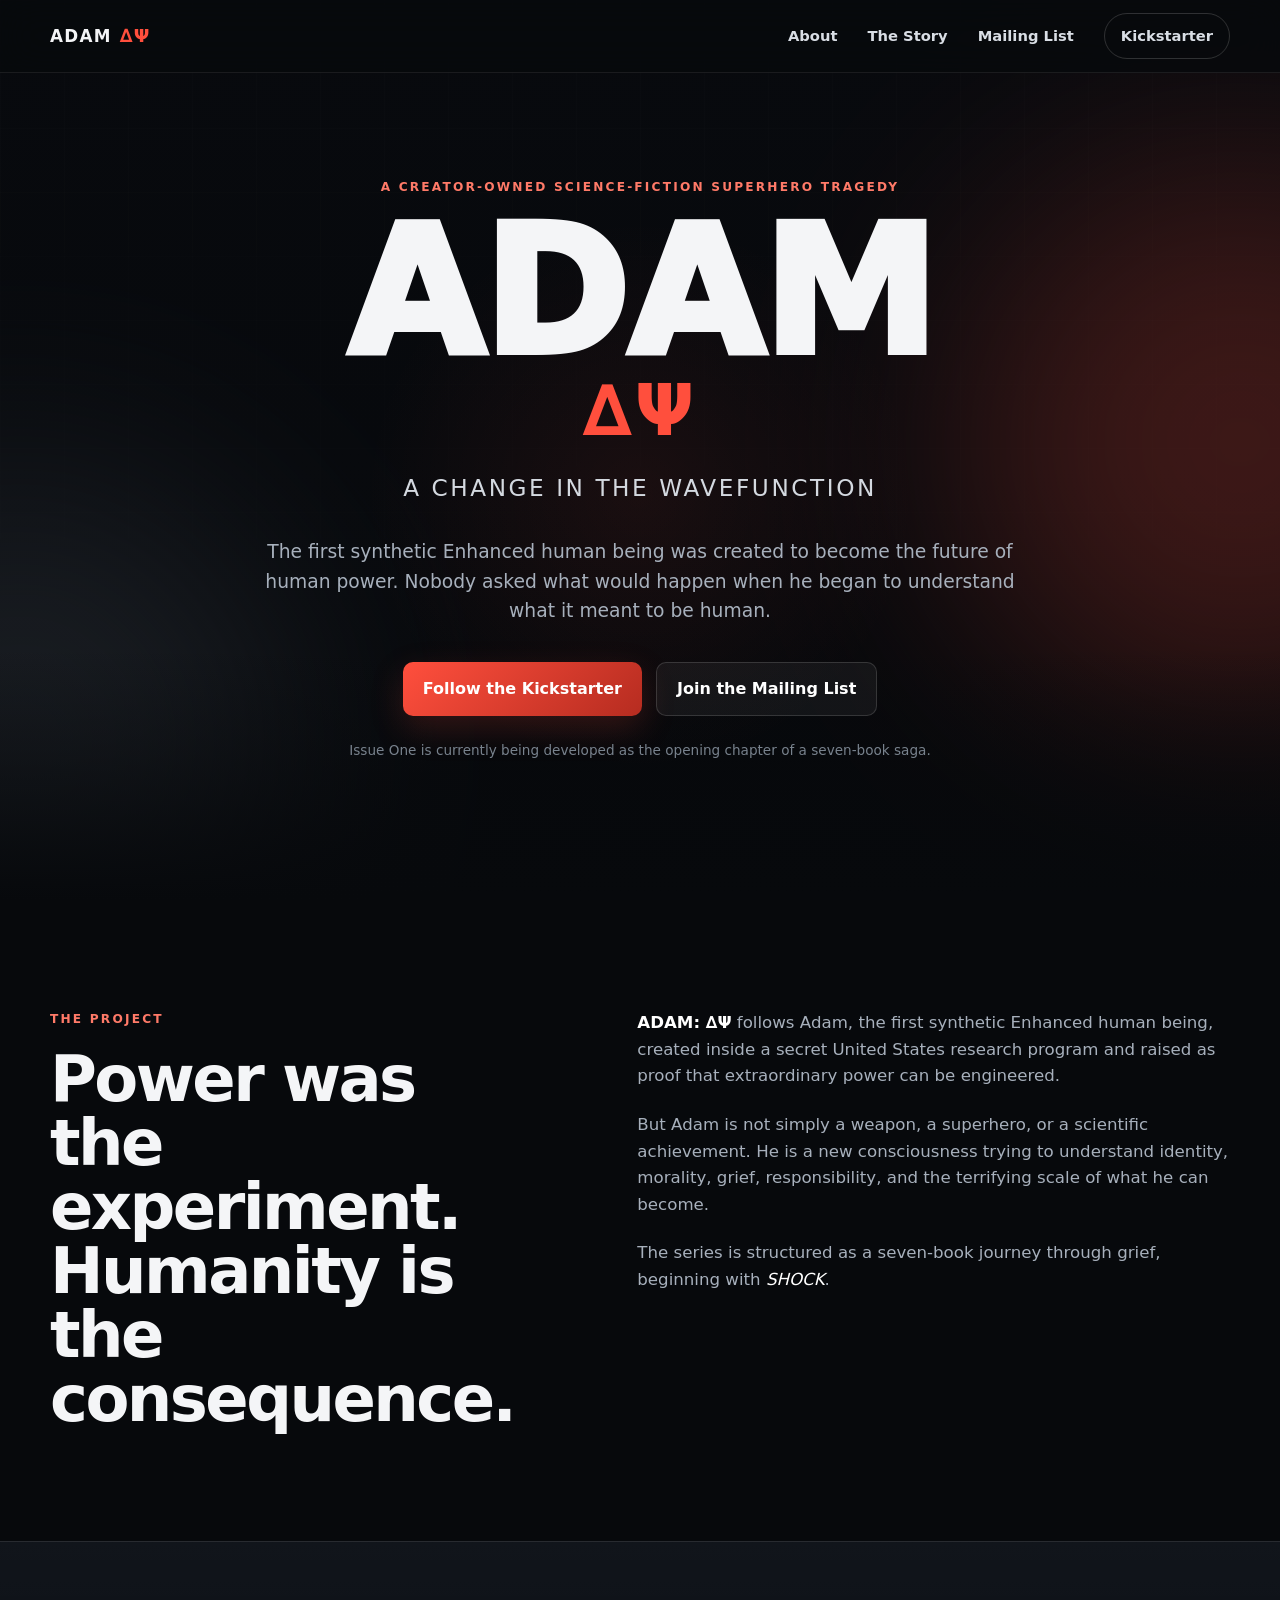
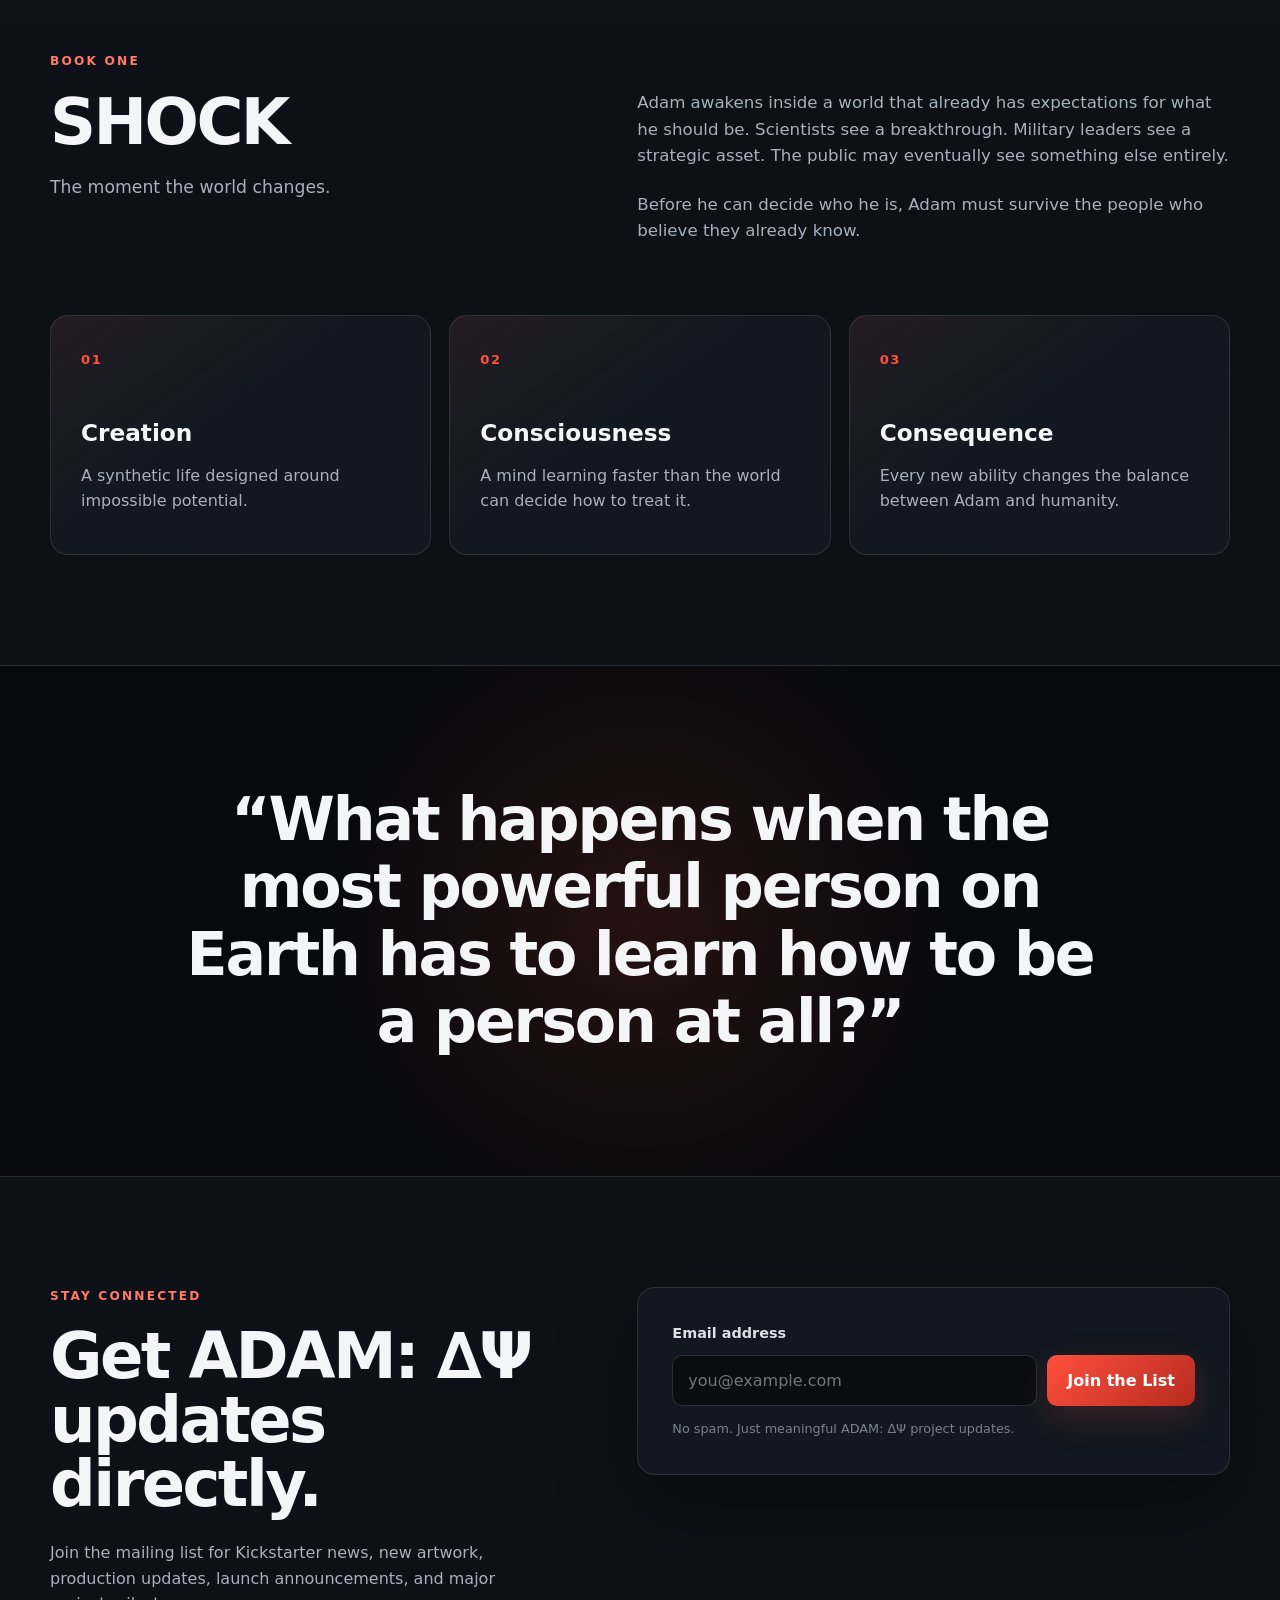
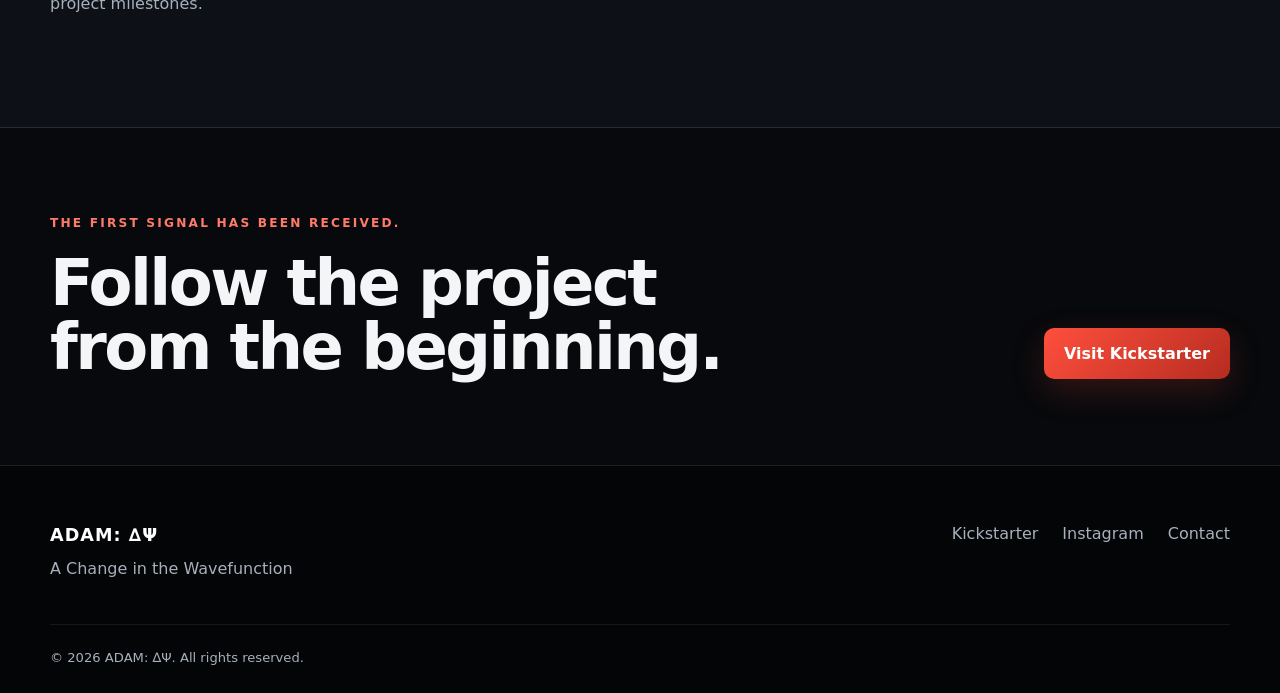
==== index.html @ e99255da "Add files via upload" ====
<!DOCTYPE html>
<html lang="en">
<head>
  <meta charset="UTF-8" />
  <meta name="viewport" content="width=device-width, initial-scale=1.0" />

  <title>ADAM: ∆Ψ | A Change in the Wavefunction</title>
  <meta
    name="description"
    content="ADAM: Delta Psi is a creator-owned science-fiction superhero tragedy about the first synthetic Enhanced human being and what happens when a weapon begins to understand what it means to be human."
  />

  <!-- Replace these with your real domain/image after launch -->
  <meta property="og:title" content="ADAM: ∆Ψ | A Change in the Wavefunction" />
  <meta
    property="og:description"
    content="A creator-owned science-fiction superhero tragedy."
  />
  <meta property="og:type" content="website" />
  <meta property="og:image" content="assets/social-preview.jpg" />

  <link rel="stylesheet" href="styles.css" />
  <script src="script.js" defer></script>
</head>

<body>
  <header class="site-header">
    <div class="container nav-wrap">
      <a class="brand" href="#top" aria-label="ADAM Delta Psi home">
        <span class="brand-main">ADAM</span>
        <span class="brand-mark">∆Ψ</span>
      </a>

      <button
        class="menu-toggle"
        type="button"
        aria-label="Open navigation"
        aria-expanded="false"
        aria-controls="site-nav"
      >
        <span></span>
        <span></span>
        <span></span>
      </button>

      <nav id="site-nav" class="site-nav" aria-label="Main navigation">
        <a href="#about">About</a>
        <a href="#world">The Story</a>
        <a href="#newsletter">Mailing List</a>
        <a class="nav-cta" href="YOUR_KICKSTARTER_URL" target="_blank" rel="noopener">
          Kickstarter
        </a>
      </nav>
    </div>
  </header>

  <main id="top">
    <section class="hero">
      <div class="hero-grid"></div>
      <div class="hero-glow hero-glow-one"></div>
      <div class="hero-glow hero-glow-two"></div>

      <div class="container hero-content">
        <p class="eyebrow">A creator-owned science-fiction superhero tragedy</p>

        <h1>
          <span>ADAM</span>
          <strong>∆Ψ</strong>
        </h1>

        <p class="subtitle">A Change in the Wavefunction</p>

        <p class="hero-copy">
          The first synthetic Enhanced human being was created to become the future
          of human power. Nobody asked what would happen when he began to understand
          what it meant to be human.
        </p>

        <div class="hero-actions">
          <a class="button button-primary" href="YOUR_KICKSTARTER_URL" target="_blank" rel="noopener">
            Follow the Kickstarter
          </a>
          <a class="button button-secondary" href="#newsletter">
            Join the Mailing List
          </a>
        </div>

        <p class="hero-note">
          Issue One is currently being developed as the opening chapter of a seven-book saga.
        </p>
      </div>
    </section>

    <section id="about" class="section">
      <div class="container split">
        <div>
          <p class="section-kicker">The Project</p>
          <h2>Power was the experiment. Humanity is the consequence.</h2>
        </div>

        <div class="prose">
          <p>
            <strong>ADAM: ∆Ψ</strong> follows Adam, the first synthetic Enhanced human being,
            created inside a secret United States research program and raised as proof that
            extraordinary power can be engineered.
          </p>

          <p>
            But Adam is not simply a weapon, a superhero, or a scientific achievement.
            He is a new consciousness trying to understand identity, morality, grief,
            responsibility, and the terrifying scale of what he can become.
          </p>

          <p>
            The series is structured as a seven-book journey through grief, beginning
            with <em>SHOCK</em>.
          </p>
        </div>
      </div>
    </section>

    <section id="world" class="section section-dark">
      <div class="container">
        <p class="section-kicker">Book One</p>
        <div class="book-grid">
          <div>
            <h2>SHOCK</h2>
            <p class="book-tagline">The moment the world changes.</p>
          </div>

          <div class="prose">
            <p>
              Adam awakens inside a world that already has expectations for what he should be.
              Scientists see a breakthrough. Military leaders see a strategic asset.
              The public may eventually see something else entirely.
            </p>

            <p>
              Before he can decide who he is, Adam must survive the people who believe
              they already know.
            </p>
          </div>
        </div>

        <div class="story-cards">
          <article class="story-card">
            <span>01</span>
            <h3>Creation</h3>
            <p>A synthetic life designed around impossible potential.</p>
          </article>

          <article class="story-card">
            <span>02</span>
            <h3>Consciousness</h3>
            <p>A mind learning faster than the world can decide how to treat it.</p>
          </article>

          <article class="story-card">
            <span>03</span>
            <h3>Consequence</h3>
            <p>Every new ability changes the balance between Adam and humanity.</p>
          </article>
        </div>
      </div>
    </section>

    <section class="quote-section" aria-label="Series statement">
      <div class="container">
        <p>
          “What happens when the most powerful person on Earth has to learn how to be a person at all?”
        </p>
      </div>
    </section>

    <section id="newsletter" class="section newsletter-section">
      <div class="container newsletter-grid">
        <div>
          <p class="section-kicker">Stay Connected</p>
          <h2>Get ADAM: ∆Ψ updates directly.</h2>
          <p class="newsletter-copy">
            Join the mailing list for Kickstarter news, new artwork, production updates,
            launch announcements, and major project milestones.
          </p>
        </div>

        <div class="newsletter-card">
          <!--
            MAILCHIMP SETUP:
            1. In Mailchimp, create/open your Audience.
            2. Find the embedded signup form.
            3. Copy the form's "action" URL.
            4. Replace the placeholder action below with that URL.

            It will look similar to:
            https://YOUR-DATACENTER.list-manage.com/subscribe/post?u=XXXX&id=XXXX
          -->
          <form
            class="signup-form"
            action="https://YOUR-DATACENTER.list-manage.com/subscribe/post?u=YOUR_USER_ID&amp;id=YOUR_AUDIENCE_ID"
            method="post"
            target="_blank"
          >
            <label for="mce-EMAIL">Email address</label>

            <div class="form-row">
              <input
                id="mce-EMAIL"
                name="EMAIL"
                type="email"
                autocomplete="email"
                placeholder="you@example.com"
                required
              />

              <button class="button button-primary" type="submit">
                Join the List
              </button>
            </div>

            <!--
              Mailchimp commonly includes a hidden anti-bot field.
              When you copy your own Mailchimp embed code, paste its hidden
              anti-bot input here if one is provided.
            -->

            <p class="form-note">
              No spam. Just meaningful ADAM: ∆Ψ project updates.
            </p>
          </form>
        </div>
      </div>
    </section>

    <section class="section final-cta">
      <div class="container final-cta-inner">
        <div>
          <p class="section-kicker">The first signal has been received.</p>
          <h2>Follow the project from the beginning.</h2>
        </div>

        <a class="button button-primary" href="YOUR_KICKSTARTER_URL" target="_blank" rel="noopener">
          Visit Kickstarter
        </a>
      </div>
    </section>
  </main>

  <footer class="site-footer">
    <div class="container footer-inner">
      <div>
        <div class="footer-brand">ADAM: ∆Ψ</div>
        <p>A Change in the Wavefunction</p>
      </div>

      <div class="footer-links">
        <!-- Replace or remove any social links you do not want -->
        <a href="YOUR_KICKSTARTER_URL" target="_blank" rel="noopener">Kickstarter</a>
        <a href="YOUR_INSTAGRAM_URL" target="_blank" rel="noopener">Instagram</a>
        <a href="mailto:YOUR_EMAIL_ADDRESS">Contact</a>
      </div>
    </div>

    <div class="container footer-bottom">
      <p>
        © <span id="year"></span> ADAM: ∆Ψ. All rights reserved.
      </p>
    </div>
  </footer>
</body>
</html>
---- styles.css ----
:root {
  --bg: #07090c;
  --bg-soft: #0d1117;
  --panel: #111821;
  --panel-2: #151d27;
  --text: #f4f5f7;
  --muted: #a7b0bc;
  --line: rgba(255, 255, 255, 0.11);
  --accent: #ff4f3d;
  --accent-light: #ff7a68;
  --accent-dark: #b62c20;
  --max-width: 1180px;
  --radius: 18px;
  --shadow: 0 30px 80px rgba(0, 0, 0, 0.35);
}

* {
  box-sizing: border-box;
}

html {
  scroll-behavior: smooth;
}

body {
  margin: 0;
  background: var(--bg);
  color: var(--text);
  font-family:
    Inter, ui-sans-serif, system-ui, -apple-system, BlinkMacSystemFont, "Segoe UI",
    sans-serif;
  line-height: 1.6;
}

body.menu-open {
  overflow: hidden;
}

a {
  color: inherit;
  text-decoration: none;
}

button,
input {
  font: inherit;
}

img {
  max-width: 100%;
  display: block;
}

.container {
  width: min(calc(100% - 40px), var(--max-width));
  margin-inline: auto;
}

.site-header {
  position: fixed;
  inset: 0 0 auto;
  z-index: 100;
  background: rgba(7, 9, 12, 0.78);
  border-bottom: 1px solid rgba(255, 255, 255, 0.08);
  backdrop-filter: blur(18px);
  -webkit-backdrop-filter: blur(18px);
}

.nav-wrap {
  min-height: 72px;
  display: flex;
  align-items: center;
  justify-content: space-between;
  gap: 30px;
}

.brand {
  display: inline-flex;
  align-items: baseline;
  gap: 8px;
  font-weight: 900;
  letter-spacing: 0.08em;
}

.brand-main {
  font-size: 1.05rem;
}

.brand-mark {
  color: var(--accent);
  font-size: 1.15rem;
}

.site-nav {
  display: flex;
  align-items: center;
  gap: 30px;
}

.site-nav a {
  color: #d9dee5;
  font-size: 0.92rem;
  font-weight: 700;
  transition: color 160ms ease;
}

.site-nav a:hover {
  color: white;
}

.site-nav .nav-cta {
  padding: 10px 16px;
  border: 1px solid rgba(255, 255, 255, 0.16);
  border-radius: 999px;
}

.menu-toggle {
  display: none;
  width: 42px;
  height: 42px;
  padding: 9px;
  background: transparent;
  border: 0;
  cursor: pointer;
}

.menu-toggle span {
  display: block;
  height: 2px;
  margin: 5px 0;
  background: white;
  transition: transform 180ms ease, opacity 180ms ease;
}

.hero {
  position: relative;
  min-height: 100svh;
  display: grid;
  place-items: center;
  overflow: hidden;
  padding: 130px 0 90px;
  isolation: isolate;
  background:
    radial-gradient(circle at 50% 55%, rgba(255, 79, 61, 0.08), transparent 34%),
    linear-gradient(180deg, #080a0e 0%, #06080b 100%);
}

.hero::after {
  content: "";
  position: absolute;
  inset: auto 0 0;
  height: 28%;
  z-index: -1;
  background: linear-gradient(transparent, var(--bg));
}

.hero-grid {
  position: absolute;
  inset: 0;
  z-index: -3;
  opacity: 0.26;
  background-image:
    linear-gradient(rgba(255, 255, 255, 0.045) 1px, transparent 1px),
    linear-gradient(90deg, rgba(255, 255, 255, 0.045) 1px, transparent 1px);
  background-size: 64px 64px;
  mask-image: linear-gradient(to bottom, black, transparent 88%);
}

.hero-glow {
  position: absolute;
  z-index: -2;
  width: 560px;
  height: 560px;
  border-radius: 50%;
  filter: blur(120px);
  opacity: 0.22;
}

.hero-glow-one {
  top: 18%;
  right: -240px;
  background: var(--accent);
}

.hero-glow-two {
  left: -260px;
  bottom: -120px;
  background: #5b6470;
}

.hero-content {
  max-width: 980px;
  text-align: center;
}

.eyebrow,
.section-kicker {
  margin: 0 0 18px;
  color: var(--accent-light);
  text-transform: uppercase;
  letter-spacing: 0.18em;
  font-size: 0.76rem;
  font-weight: 800;
}

.hero h1 {
  margin: 0;
  line-height: 0.9;
  letter-spacing: -0.055em;
}

.hero h1 span {
  display: block;
  font-size: clamp(5rem, 16vw, 11rem);
  font-weight: 950;
}

.hero h1 strong {
  display: block;
  margin-top: 6px;
  color: var(--accent);
  font-size: clamp(2.4rem, 6vw, 4.4rem);
  letter-spacing: 0.04em;
}

.subtitle {
  margin: 26px 0 0;
  color: #d4d9e0;
  font-size: clamp(1.05rem, 2vw, 1.45rem);
  letter-spacing: 0.11em;
  text-transform: uppercase;
}

.hero-copy {
  max-width: 760px;
  margin: 30px auto 0;
  color: var(--muted);
  font-size: clamp(1rem, 1.7vw, 1.17rem);
}

.hero-actions {
  margin-top: 36px;
  display: flex;
  justify-content: center;
  flex-wrap: wrap;
  gap: 14px;
}

.button {
  min-height: 48px;
  display: inline-flex;
  align-items: center;
  justify-content: center;
  padding: 13px 20px;
  border: 0;
  border-radius: 10px;
  font-weight: 800;
  cursor: pointer;
  transition:
    transform 160ms ease,
    background 160ms ease,
    border-color 160ms ease;
}

.button:hover {
  transform: translateY(-2px);
}

.button-primary {
  color: #fff;
  background: linear-gradient(135deg, var(--accent), var(--accent-dark));
  box-shadow: 0 12px 34px rgba(255, 79, 61, 0.18);
}

.button-primary:hover {
  background: linear-gradient(135deg, var(--accent-light), var(--accent));
}

.button-secondary {
  color: white;
  background: rgba(255, 255, 255, 0.05);
  border: 1px solid rgba(255, 255, 255, 0.14);
}

.button-secondary:hover {
  background: rgba(255, 255, 255, 0.09);
}

.hero-note {
  margin: 24px 0 0;
  color: #78828d;
  font-size: 0.85rem;
}

.section {
  padding: 110px 0;
}

.section-dark {
  background:
    linear-gradient(180deg, rgba(255, 255, 255, 0.015), transparent 20%),
    var(--bg-soft);
  border-block: 1px solid var(--line);
}

.split,
.newsletter-grid,
.book-grid {
  display: grid;
  grid-template-columns: 0.9fr 1.1fr;
  gap: clamp(50px, 8vw, 120px);
  align-items: start;
}

h2 {
  max-width: 720px;
  margin: 0;
  font-size: clamp(2.2rem, 5vw, 4.5rem);
  line-height: 1;
  letter-spacing: -0.04em;
}

.prose {
  color: var(--muted);
  font-size: 1.04rem;
}

.prose p {
  margin: 0 0 22px;
}

.prose p:last-child {
  margin-bottom: 0;
}

.prose strong,
.prose em {
  color: white;
}

.book-tagline {
  margin: 20px 0 0;
  color: var(--muted);
  font-size: 1.08rem;
}

.story-cards {
  display: grid;
  grid-template-columns: repeat(3, 1fr);
  gap: 18px;
  margin-top: 70px;
}

.story-card {
  min-height: 240px;
  padding: 30px;
  background:
    linear-gradient(145deg, rgba(255, 79, 61, 0.08), transparent 45%),
    var(--panel);
  border: 1px solid var(--line);
  border-radius: var(--radius);
}

.story-card span {
  color: var(--accent);
  font-size: 0.82rem;
  font-weight: 900;
  letter-spacing: 0.12em;
}

.story-card h3 {
  margin: 42px 0 12px;
  font-size: 1.45rem;
}

.story-card p {
  margin: 0;
  color: var(--muted);
}

.quote-section {
  padding: 120px 0;
  text-align: center;
  background:
    radial-gradient(circle at center, rgba(255, 79, 61, 0.12), transparent 48%),
    var(--bg);
}

.quote-section p {
  max-width: 920px;
  margin: 0 auto;
  font-size: clamp(2rem, 4.7vw, 4.1rem);
  line-height: 1.12;
  letter-spacing: -0.035em;
  font-weight: 800;
}

.newsletter-section {
  background: var(--bg-soft);
  border-block: 1px solid var(--line);
}

.newsletter-copy {
  max-width: 590px;
  margin: 24px 0 0;
  color: var(--muted);
}

.newsletter-card {
  padding: 34px;
  background: var(--panel);
  border: 1px solid var(--line);
  border-radius: var(--radius);
  box-shadow: var(--shadow);
}

.signup-form label {
  display: block;
  margin-bottom: 10px;
  color: #dce1e7;
  font-size: 0.9rem;
  font-weight: 800;
}

.form-row {
  display: flex;
  gap: 10px;
}

.form-row input {
  flex: 1;
  min-width: 0;
  min-height: 50px;
  padding: 0 15px;
  color: white;
  background: #090d12;
  border: 1px solid rgba(255, 255, 255, 0.14);
  border-radius: 10px;
  outline: none;
}

.form-row input:focus {
  border-color: var(--accent);
  box-shadow: 0 0 0 3px rgba(255, 79, 61, 0.12);
}

.form-note {
  margin: 13px 0 0;
  color: #77818d;
  font-size: 0.8rem;
}

.final-cta {
  padding-block: 86px;
}

.final-cta-inner {
  display: flex;
  align-items: end;
  justify-content: space-between;
  gap: 40px;
}

.site-footer {
  padding: 55px 0 25px;
  color: var(--muted);
  background: #040506;
  border-top: 1px solid var(--line);
}

.footer-inner {
  display: flex;
  align-items: start;
  justify-content: space-between;
  gap: 40px;
}

.footer-brand {
  color: white;
  font-size: 1.1rem;
  font-weight: 900;
  letter-spacing: 0.06em;
}

.footer-inner p {
  margin: 7px 0 0;
}

.footer-links {
  display: flex;
  flex-wrap: wrap;
  gap: 24px;
}

.footer-links a:hover {
  color: white;
}

.footer-bottom {
  margin-top: 42px;
  padding-top: 22px;
  border-top: 1px solid rgba(255, 255, 255, 0.07);
  font-size: 0.82rem;
}

.footer-bottom p {
  margin: 0;
}

@media (max-width: 800px) {
  .container {
    width: min(calc(100% - 28px), var(--max-width));
  }

  .menu-toggle {
    display: block;
  }

  .site-nav {
    position: fixed;
    inset: 72px 0 auto;
    display: grid;
    gap: 0;
    padding: 16px 20px 26px;
    background: rgba(7, 9, 12, 0.98);
    border-bottom: 1px solid var(--line);
    transform: translateY(-140%);
    opacity: 0;
    pointer-events: none;
    transition: transform 180ms ease, opacity 180ms ease;
  }

  .site-nav.open {
    transform: translateY(0);
    opacity: 1;
    pointer-events: auto;
  }

  .site-nav a {
    padding: 15px 4px;
    border-bottom: 1px solid rgba(255, 255, 255, 0.07);
  }

  .site-nav .nav-cta {
    margin-top: 12px;
    padding: 13px 16px;
    text-align: center;
    border: 1px solid rgba(255, 255, 255, 0.16);
  }

  .menu-toggle.active span:nth-child(1) {
    transform: translateY(7px) rotate(45deg);
  }

  .menu-toggle.active span:nth-child(2) {
    opacity: 0;
  }

  .menu-toggle.active span:nth-child(3) {
    transform: translateY(-7px) rotate(-45deg);
  }

  .hero {
    min-height: auto;
    padding-top: 150px;
  }

  .section {
    padding: 82px 0;
  }

  .split,
  .newsletter-grid,
  .book-grid {
    grid-template-columns: 1fr;
    gap: 38px;
  }

  .story-cards {
    grid-template-columns: 1fr;
    margin-top: 50px;
  }

  .story-card {
    min-height: 0;
  }

  .story-card h3 {
    margin-top: 30px;
  }

  .form-row {
    flex-direction: column;
  }

  .form-row .button {
    width: 100%;
  }

  .final-cta-inner,
  .footer-inner {
    align-items: stretch;
    flex-direction: column;
  }

  .final-cta-inner .button {
    width: fit-content;
  }
}

@media (prefers-reduced-motion: reduce) {
  html {
    scroll-behavior: auto;
  }

  *,
  *::before,
  *::after {
    transition: none !important;
  }
}
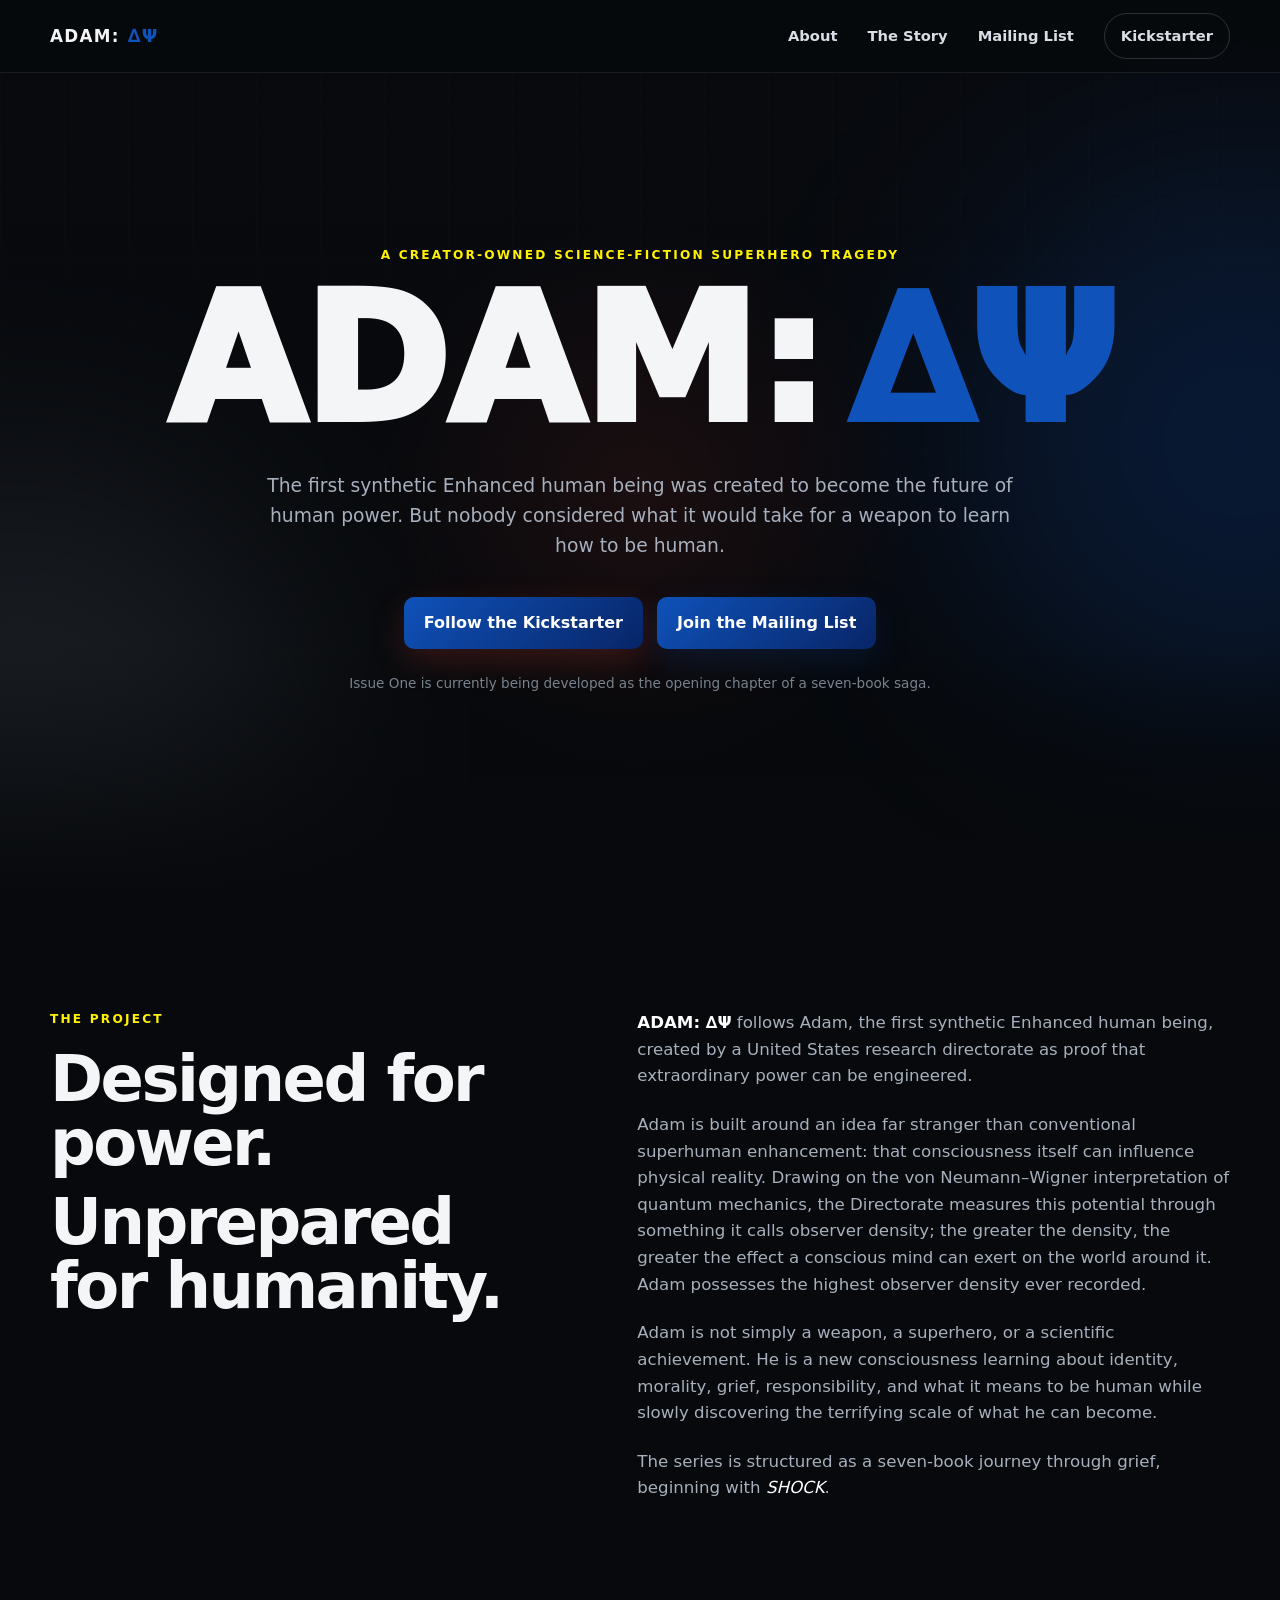
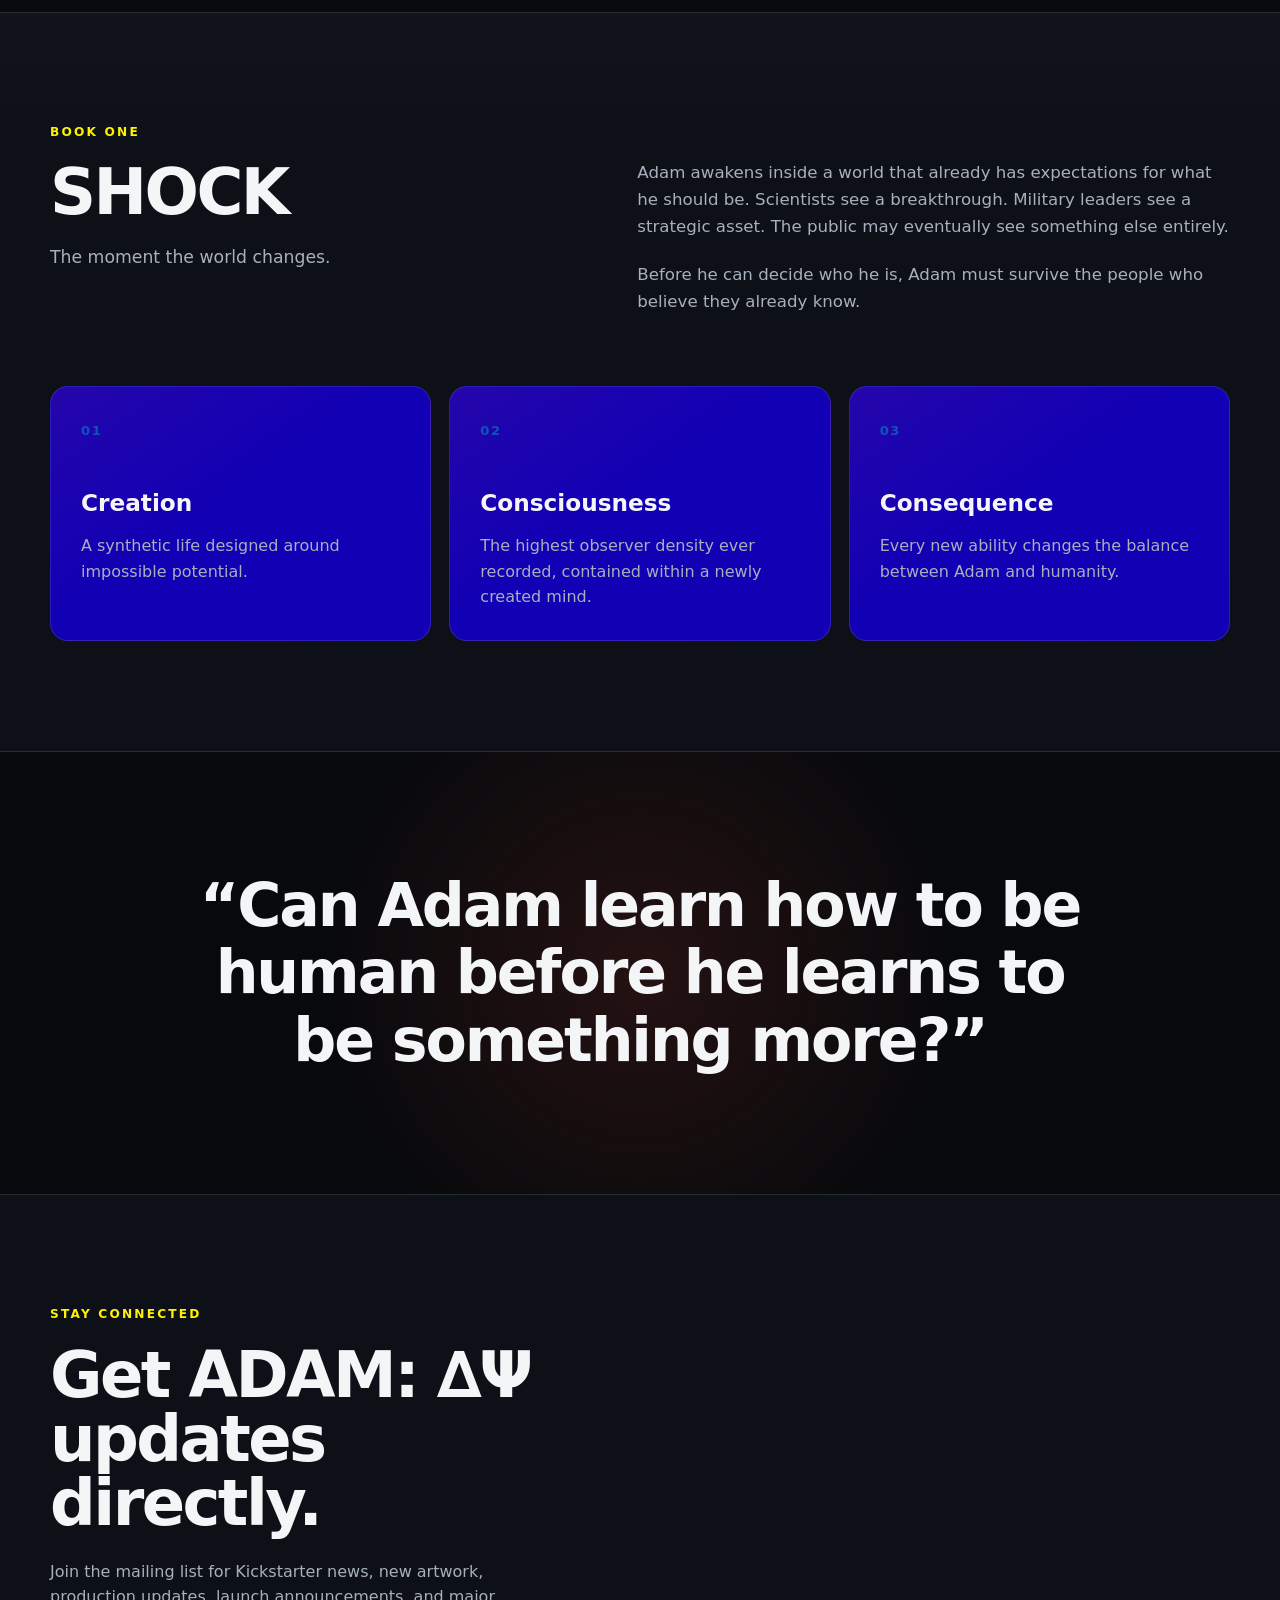
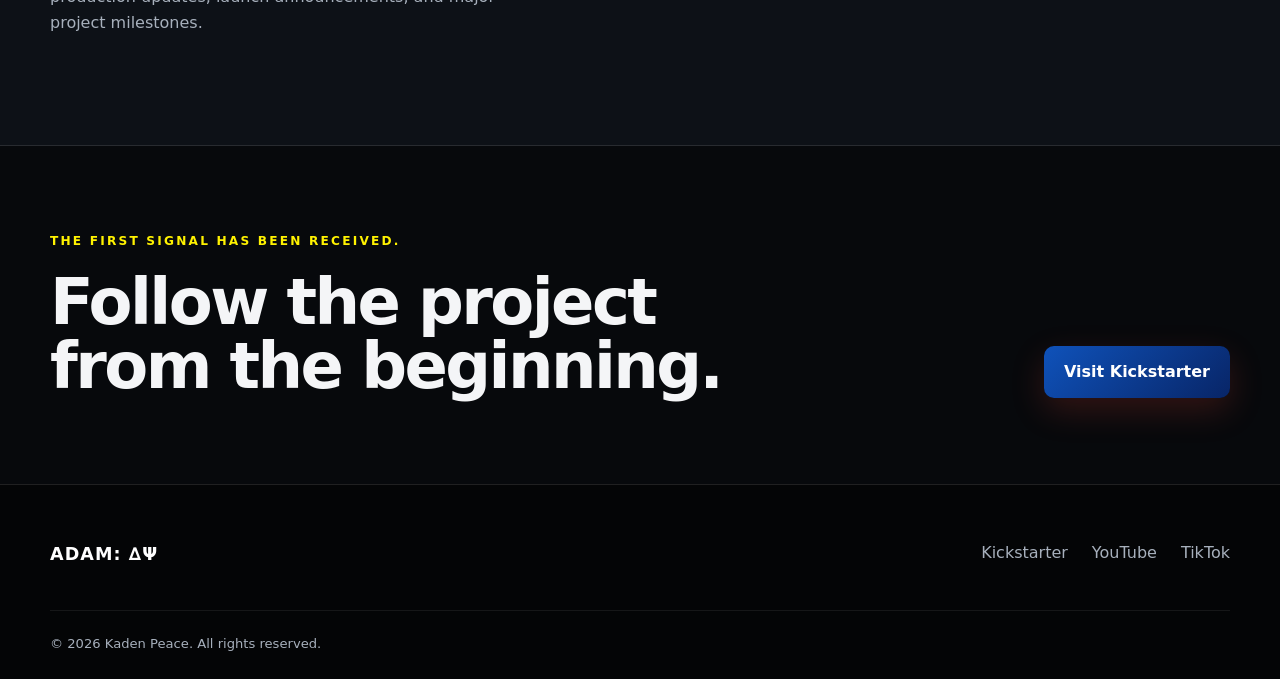
==== commit ab14437f: "Add files via upload Update website design and add MailerLite" ====
--- a/index.html
+++ b/index.html
@@ -4,14 +4,14 @@
   <meta charset="UTF-8" />
   <meta name="viewport" content="width=device-width, initial-scale=1.0" />
 
-  <title>ADAM: ∆Ψ | A Change in the Wavefunction</title>
+  <title>ADAM: ∆Ψ</title>
   <meta
     name="description"
-    content="ADAM: Delta Psi is a creator-owned science-fiction superhero tragedy about the first synthetic Enhanced human being and what happens when a weapon begins to understand what it means to be human."
+    content="ADAM: Delta Psi is a creator-owned science-fiction superhero tragedy about the first synthetic Enhanced human being and how a weapon learns to be human."
   />
 
   <!-- Replace these with your real domain/image after launch -->
-  <meta property="og:title" content="ADAM: ∆Ψ | A Change in the Wavefunction" />
+  <meta property="og:title" content="ADAM: ∆Ψ" />
   <meta
     property="og:description"
     content="A creator-owned science-fiction superhero tragedy."
@@ -21,13 +21,22 @@
 
   <link rel="stylesheet" href="styles.css" />
   <script src="script.js" defer></script>
+  <!-- MailerLite Universal -->
+   <script>
+    (function(w,d,e,u,f,l,n){w[f]=w[f]||function(){(w[f].q=w[f].q||[])
+    .push(arguments);},l=d.createElement(e),l.async=1,l.src=u,
+    n=d.getElementsByTagName(e)[0],n.parentNode.insertBefore(l,n);})
+    (window,document,'script','https://assets.mailerlite.com/js/universal.js','ml');
+    ml('account', '2597443');
+    </script>
+    <!-- End MailerLite Universal -->
 </head>
 
 <body>
   <header class="site-header">
     <div class="container nav-wrap">
       <a class="brand" href="#top" aria-label="ADAM Delta Psi home">
-        <span class="brand-main">ADAM</span>
+        <span class="brand-main">ADAM:</span>
         <span class="brand-mark">∆Ψ</span>
       </a>
 
@@ -47,7 +56,7 @@
         <a href="#about">About</a>
         <a href="#world">The Story</a>
         <a href="#newsletter">Mailing List</a>
-        <a class="nav-cta" href="YOUR_KICKSTARTER_URL" target="_blank" rel="noopener">
+        <a class="nav-cta" href="https://www.kickstarter.com/projects/adam-delta-psi/adam-adam-delta-psi-0" target="_blank" rel="noopener">
           Kickstarter
         </a>
       </nav>
@@ -64,20 +73,16 @@
         <p class="eyebrow">A creator-owned science-fiction superhero tragedy</p>
 
         <h1>
-          <span>ADAM</span>
+          <span>ADAM:</span> 
           <strong>∆Ψ</strong>
         </h1>
 
-        <p class="subtitle">A Change in the Wavefunction</p>
-
         <p class="hero-copy">
-          The first synthetic Enhanced human being was created to become the future
-          of human power. Nobody asked what would happen when he began to understand
-          what it meant to be human.
+          The first synthetic Enhanced human being was created to become the future of human power. But nobody considered what it would take for a weapon to learn how to be human.
         </p>
 
         <div class="hero-actions">
-          <a class="button button-primary" href="YOUR_KICKSTARTER_URL" target="_blank" rel="noopener">
+          <a class="button button-primary" href="https://www.kickstarter.com/projects/adam-delta-psi/adam-adam-delta-psi-0" target="_blank" rel="noopener">
             Follow the Kickstarter
           </a>
           <a class="button button-secondary" href="#newsletter">
@@ -91,24 +96,28 @@
       </div>
     </section>
 
-    <section id="about" class="section">
-      <div class="container split">
-        <div>
-          <p class="section-kicker">The Project</p>
-          <h2>Power was the experiment. Humanity is the consequence.</h2>
-        </div>
+<section id="about" class="section">
+  <div class="container split">
+    <div>
+      <p class="section-kicker">The Project</p>
+
+      <h2 class="about-heading">
+        <span>Designed for power.</span>
+        <span>Unprepared for humanity.</span>
+      </h2>
+    </div>
 
         <div class="prose">
           <p>
-            <strong>ADAM: ∆Ψ</strong> follows Adam, the first synthetic Enhanced human being,
-            created inside a secret United States research program and raised as proof that
-            extraordinary power can be engineered.
-          </p>
-
-          <p>
-            But Adam is not simply a weapon, a superhero, or a scientific achievement.
-            He is a new consciousness trying to understand identity, morality, grief,
-            responsibility, and the terrifying scale of what he can become.
+            <strong>ADAM: ∆Ψ</strong> follows Adam, the first synthetic Enhanced human being, created by a United States research directorate as proof that extraordinary power can be engineered.
+          </p>
+
+          <p>
+            Adam is built around an idea far stranger than conventional superhuman enhancement: that consciousness itself can influence physical reality. Drawing on the von Neumann–Wigner interpretation of quantum mechanics, the Directorate measures this potential through something it calls observer density; the greater the density, the greater the effect a conscious mind can exert on the world around it. Adam possesses the highest observer density ever recorded.
+          </p>
+
+          <p>
+            Adam is not simply a weapon, a superhero, or a scientific achievement. He is a new consciousness learning about identity, morality, grief, responsibility, and what it means to be human while slowly discovering the terrifying scale of what he can become.
           </p>
 
           <p>
@@ -152,7 +161,7 @@
           <article class="story-card">
             <span>02</span>
             <h3>Consciousness</h3>
-            <p>A mind learning faster than the world can decide how to treat it.</p>
+            <p>The highest observer density ever recorded, contained within a newly created mind.</p>
           </article>
 
           <article class="story-card">
@@ -167,7 +176,7 @@
     <section class="quote-section" aria-label="Series statement">
       <div class="container">
         <p>
-          “What happens when the most powerful person on Earth has to learn how to be a person at all?”
+          “Can Adam learn how to be human before he learns to be something more?”
         </p>
       </div>
     </section>
@@ -184,49 +193,7 @@
         </div>
 
         <div class="newsletter-card">
-          <!--
-            MAILCHIMP SETUP:
-            1. In Mailchimp, create/open your Audience.
-            2. Find the embedded signup form.
-            3. Copy the form's "action" URL.
-            4. Replace the placeholder action below with that URL.
-
-            It will look similar to:
-            https://YOUR-DATACENTER.list-manage.com/subscribe/post?u=XXXX&id=XXXX
-          -->
-          <form
-            class="signup-form"
-            action="https://YOUR-DATACENTER.list-manage.com/subscribe/post?u=YOUR_USER_ID&amp;id=YOUR_AUDIENCE_ID"
-            method="post"
-            target="_blank"
-          >
-            <label for="mce-EMAIL">Email address</label>
-
-            <div class="form-row">
-              <input
-                id="mce-EMAIL"
-                name="EMAIL"
-                type="email"
-                autocomplete="email"
-                placeholder="you@example.com"
-                required
-              />
-
-              <button class="button button-primary" type="submit">
-                Join the List
-              </button>
-            </div>
-
-            <!--
-              Mailchimp commonly includes a hidden anti-bot field.
-              When you copy your own Mailchimp embed code, paste its hidden
-              anti-bot input here if one is provided.
-            -->
-
-            <p class="form-note">
-              No spam. Just meaningful ADAM: ∆Ψ project updates.
-            </p>
-          </form>
+          <div class="ml-embedded" data-form="zgbKyL"></div>
         </div>
       </div>
     </section>
@@ -238,7 +205,7 @@
           <h2>Follow the project from the beginning.</h2>
         </div>
 
-        <a class="button button-primary" href="YOUR_KICKSTARTER_URL" target="_blank" rel="noopener">
+        <a class="button button-primary" href="https://www.kickstarter.com/projects/adam-delta-psi/adam-adam-delta-psi-0" target="_blank" rel="noopener">
           Visit Kickstarter
         </a>
       </div>
@@ -249,20 +216,19 @@
     <div class="container footer-inner">
       <div>
         <div class="footer-brand">ADAM: ∆Ψ</div>
-        <p>A Change in the Wavefunction</p>
       </div>
 
       <div class="footer-links">
         <!-- Replace or remove any social links you do not want -->
-        <a href="YOUR_KICKSTARTER_URL" target="_blank" rel="noopener">Kickstarter</a>
-        <a href="YOUR_INSTAGRAM_URL" target="_blank" rel="noopener">Instagram</a>
-        <a href="mailto:YOUR_EMAIL_ADDRESS">Contact</a>
+        <a href="https://www.kickstarter.com/projects/adam-delta-psi/adam-adam-delta-psi-0" target="_blank" rel="noopener">Kickstarter</a>
+        <a href="https://www.youtube.com/@ADAM_Delta_Psi" target="_blank" rel="noopener">YouTube</a>
+        <a href="https://www.tiktok.com/@adam_delta_psi" target="_blank" rel="noopener">TikTok</a>
       </div>
     </div>
 
     <div class="container footer-bottom">
       <p>
-        © <span id="year"></span> ADAM: ∆Ψ. All rights reserved.
+        © <span id="year"></span> Kaden Peace. All rights reserved.
       </p>
     </div>
   </footer>
--- a/styles.css
+++ b/styles.css
@@ -1,14 +1,14 @@
 :root {
   --bg: #07090c;
   --bg-soft: #0d1117;
-  --panel: #111821;
+  --panel: #1200b4;
   --panel-2: #151d27;
   --text: #f4f5f7;
   --muted: #a7b0bc;
   --line: rgba(255, 255, 255, 0.11);
-  --accent: #ff4f3d;
-  --accent-light: #ff7a68;
-  --accent-dark: #b62c20;
+  --accent: #0F52BA;
+  --accent-light: #FFF200;
+  --accent-dark: #082567;
   --max-width: 1180px;
   --radius: 18px;
   --shadow: 0 30px 80px rgba(0, 0, 0, 0.35);
@@ -203,24 +203,34 @@
   font-weight: 800;
 }
 
+.about-heading span {
+  display: block;
+}
+
+.about-heading span + span {
+  margin-top: 15px;
+}
+
 .hero h1 {
   margin: 0;
   line-height: 0.9;
   letter-spacing: -0.055em;
-}
-
-.hero h1 span {
-  display: block;
+  display: flex;
+  justify-content: center;
+  align-items: baseline;
+  gap: 1em;
+}
+
+.hero h1 span,
+.hero h1 strong {
+  display: inline;
   font-size: clamp(5rem, 16vw, 11rem);
   font-weight: 950;
 }
 
 .hero h1 strong {
-  display: block;
-  margin-top: 6px;
   color: var(--accent);
-  font-size: clamp(2.4rem, 6vw, 4.4rem);
-  letter-spacing: 0.04em;
+  letter-spacing: -0.02em;
 }
 
 .subtitle {
@@ -277,13 +287,14 @@
 }
 
 .button-secondary {
-  color: white;
-  background: rgba(255, 255, 255, 0.05);
-  border: 1px solid rgba(255, 255, 255, 0.14);
+  color: #fff;
+  background: linear-gradient(135deg, var(--accent), var(--accent-dark));
+  border: 0;
+  box-shadow: 0 12px 34px rgba(15, 82, 186, 0.18);
 }
 
 .button-secondary:hover {
-  background: rgba(255, 255, 255, 0.09);
+  background: linear-gradient(135deg, var(--accent-light), var(--accent));
 }
 
 .hero-note {
@@ -407,11 +418,11 @@
 }
 
 .newsletter-card {
-  padding: 34px;
-  background: var(--panel);
-  border: 1px solid var(--line);
-  border-radius: var(--radius);
-  box-shadow: var(--shadow);
+  padding: 0;
+  background: transparent;
+  border: none;
+  border-radius: 0;
+  box-shadow: none;
 }
 
 .signup-form label {
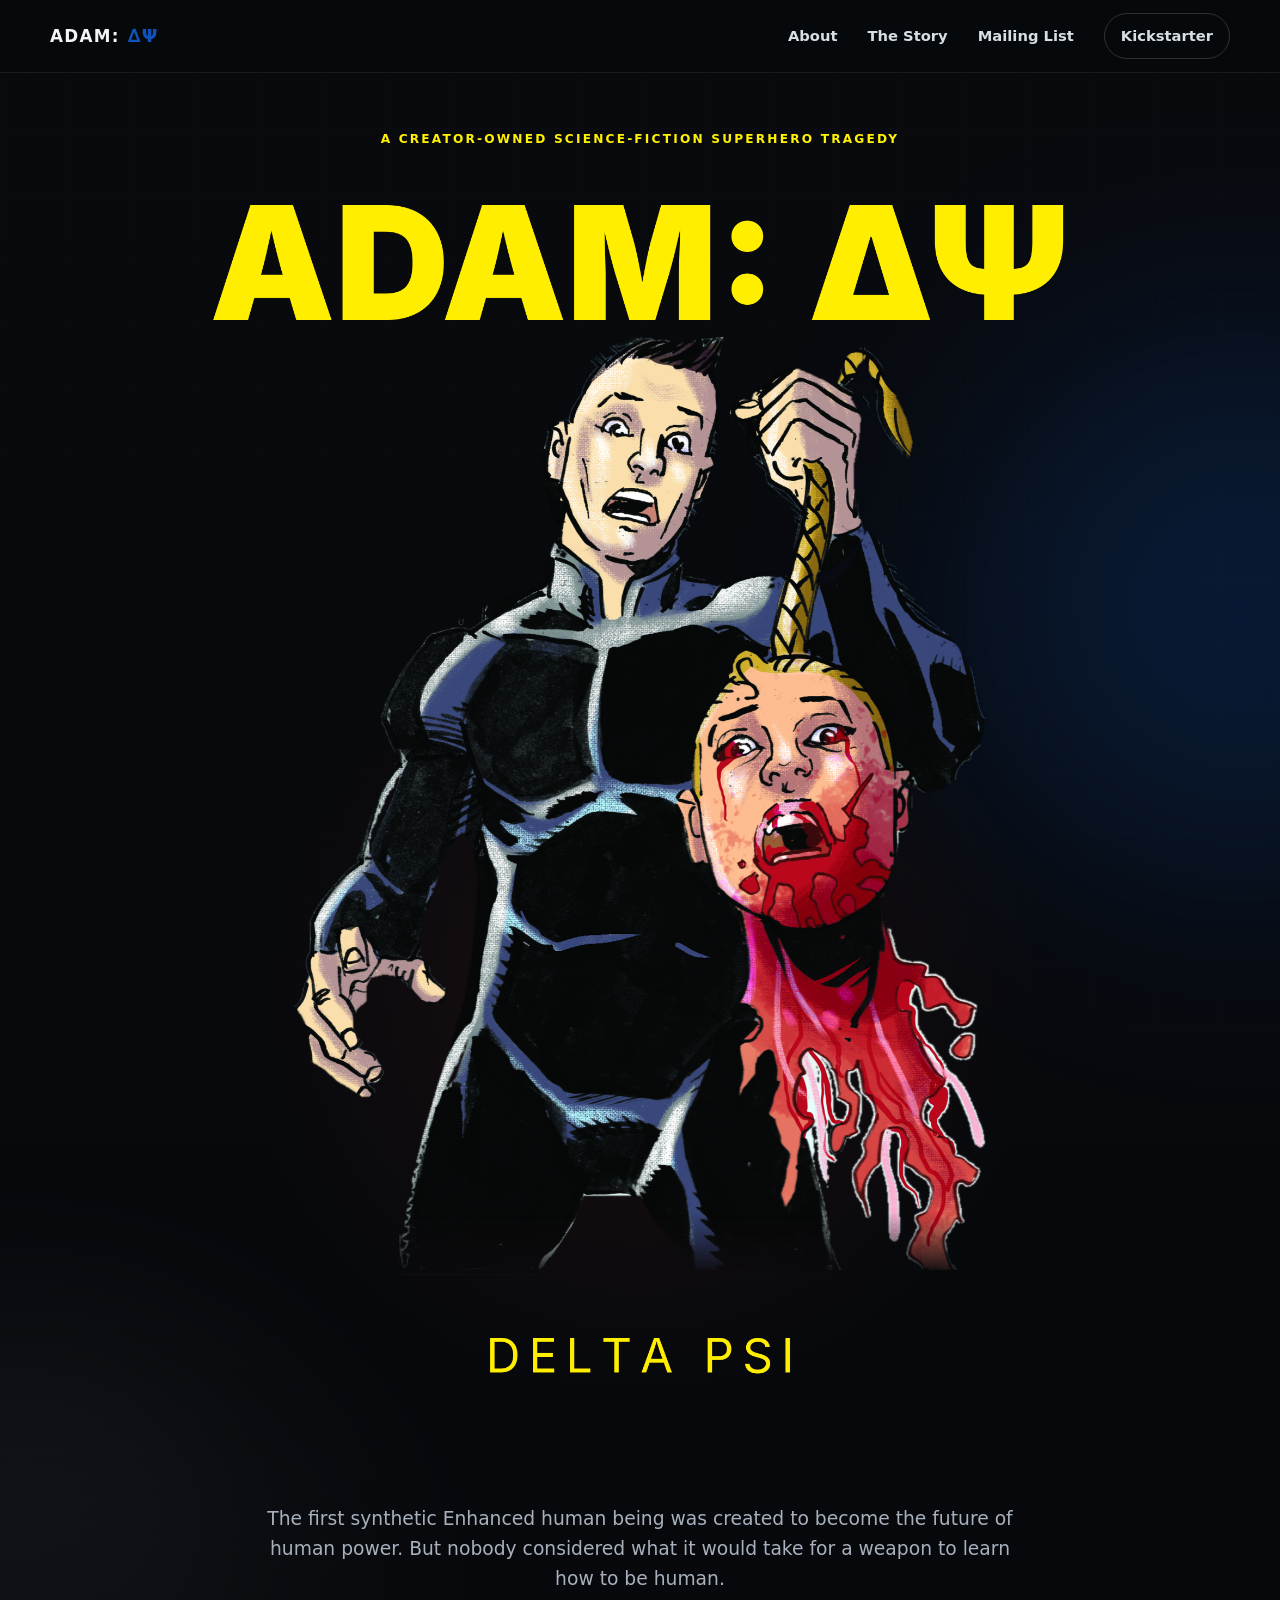
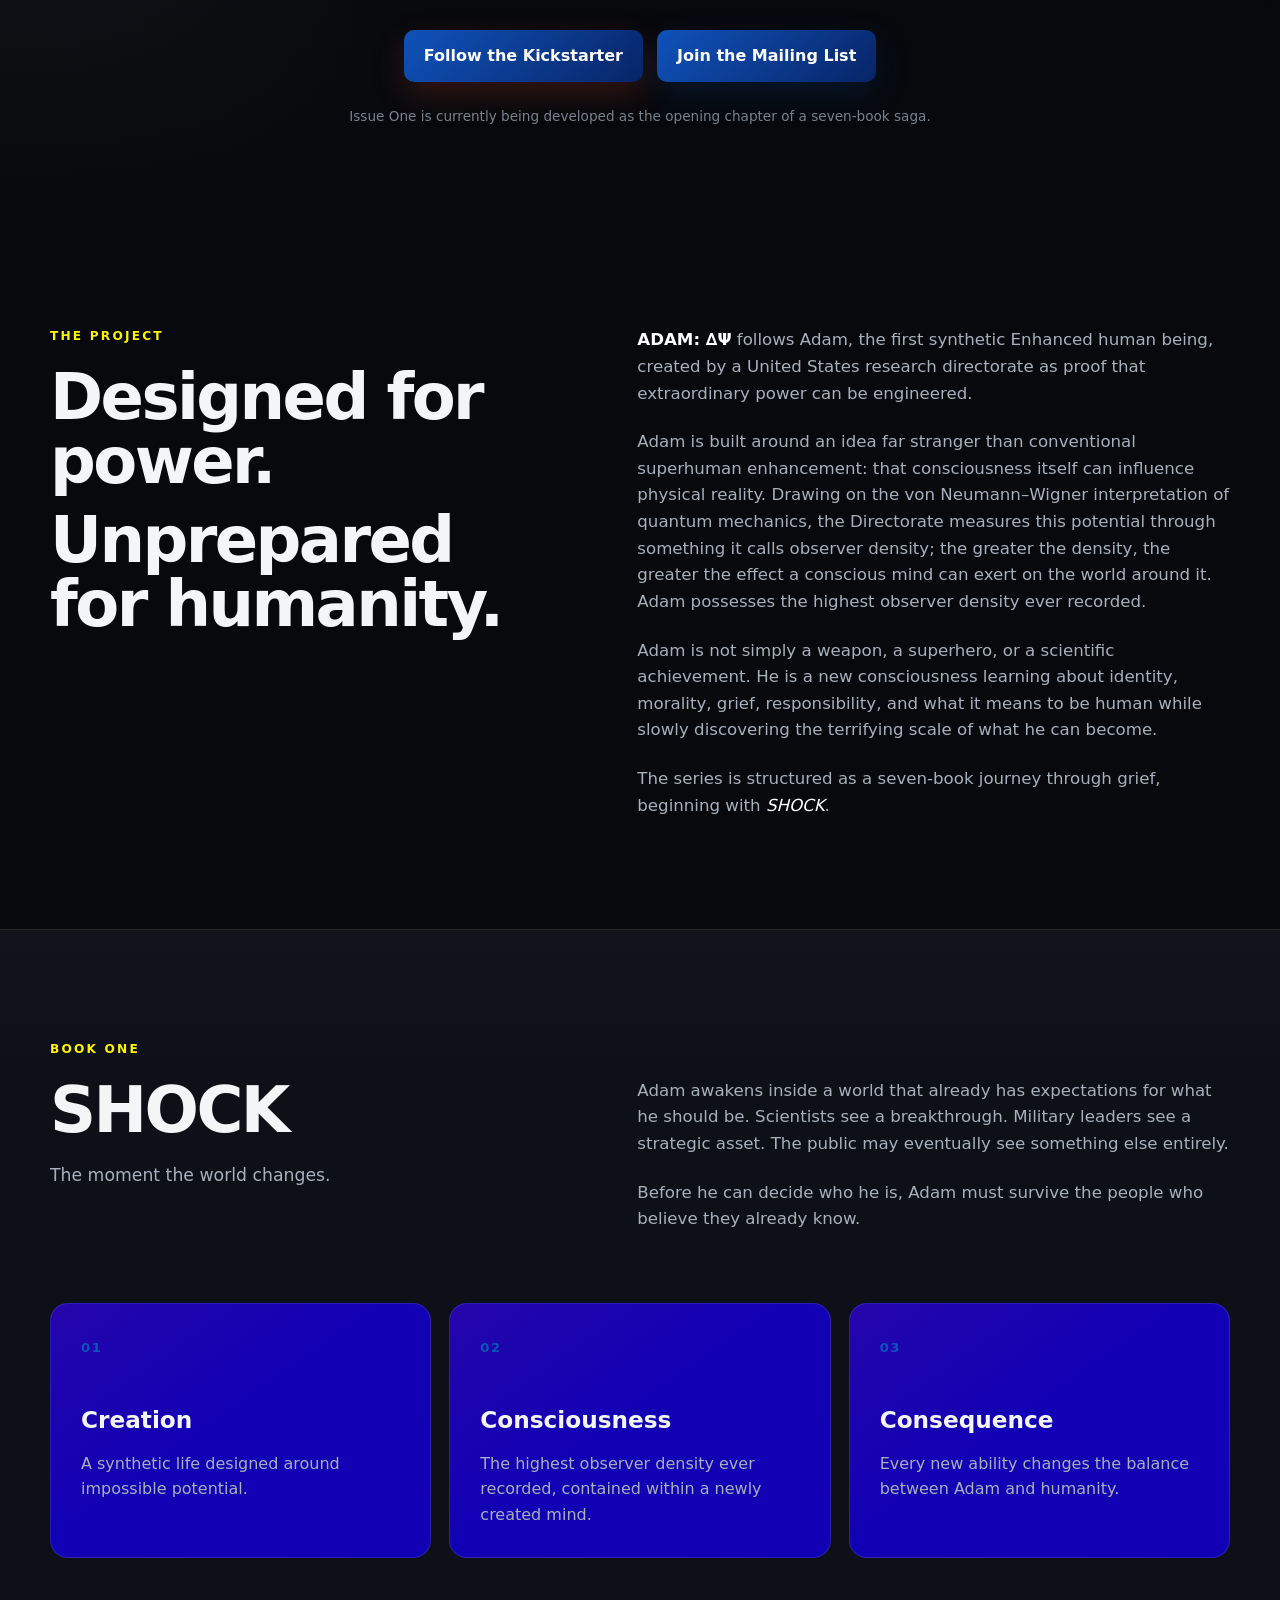
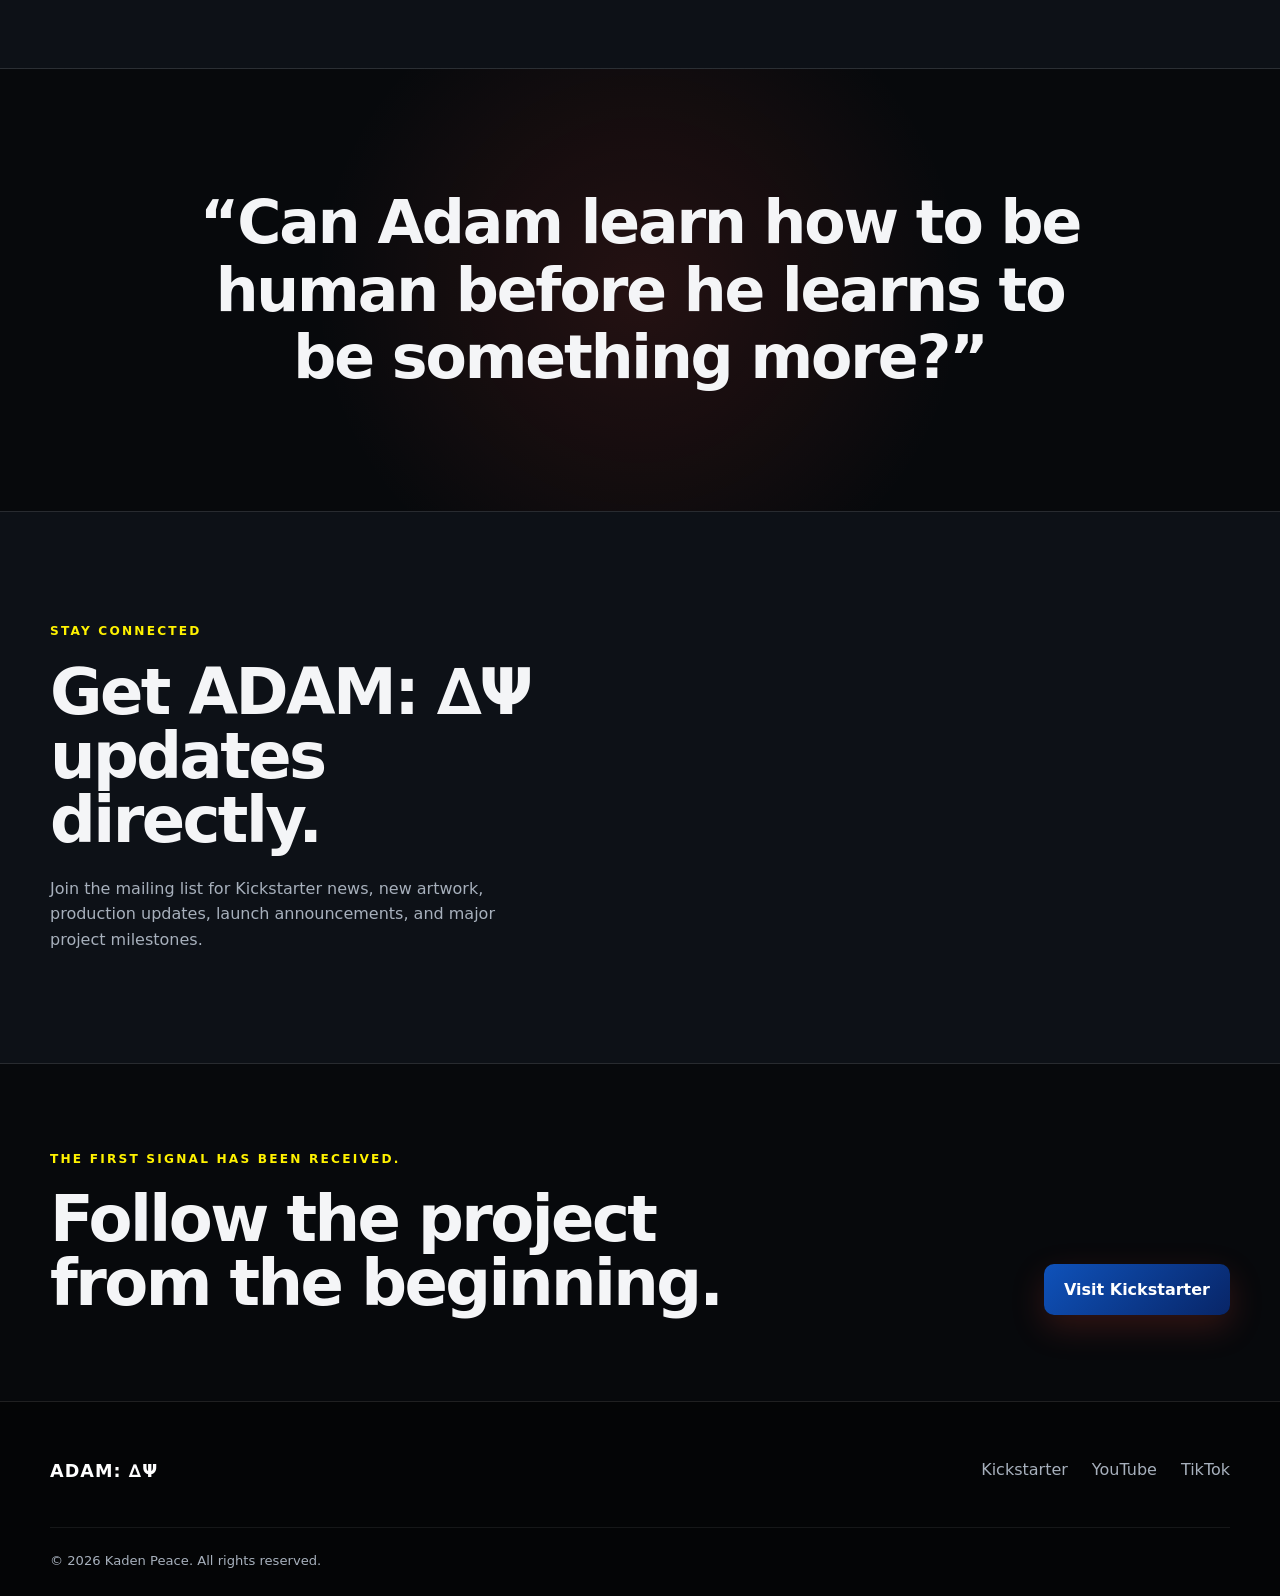
==== commit 73e070fa: "Update hero content to include image Replaced title with an image for the hero section." ====
--- a/index.html
+++ b/index.html
@@ -72,10 +72,11 @@
       <div class="container hero-content">
         <p class="eyebrow">A creator-owned science-fiction superhero tragedy</p>
 
-        <h1>
-          <span>ADAM:</span> 
-          <strong>∆Ψ</strong>
-        </h1>
+      <img
+          class="hero-art"
+          src="assets/adam-hero.png"
+          alt="ADAM: ΔΨ artwork featuring Adam"
+        />
 
         <p class="hero-copy">
           The first synthetic Enhanced human being was created to become the future of human power. But nobody considered what it would take for a weapon to learn how to be human.
--- a/styles.css
+++ b/styles.css
@@ -630,3 +630,16 @@
     transition: none !important;
   }
 }
+
+@media (max-width: 600px) {
+  .hero h1 {
+    justify-content: center;
+    flex-wrap: nowrap;
+    white-space: nowrap;
+  }
+
+  .hero h1 span,
+  .hero h1 strong {
+    font-size: clamp(2.75rem, 16vw, 4.25rem);
+  }
+}
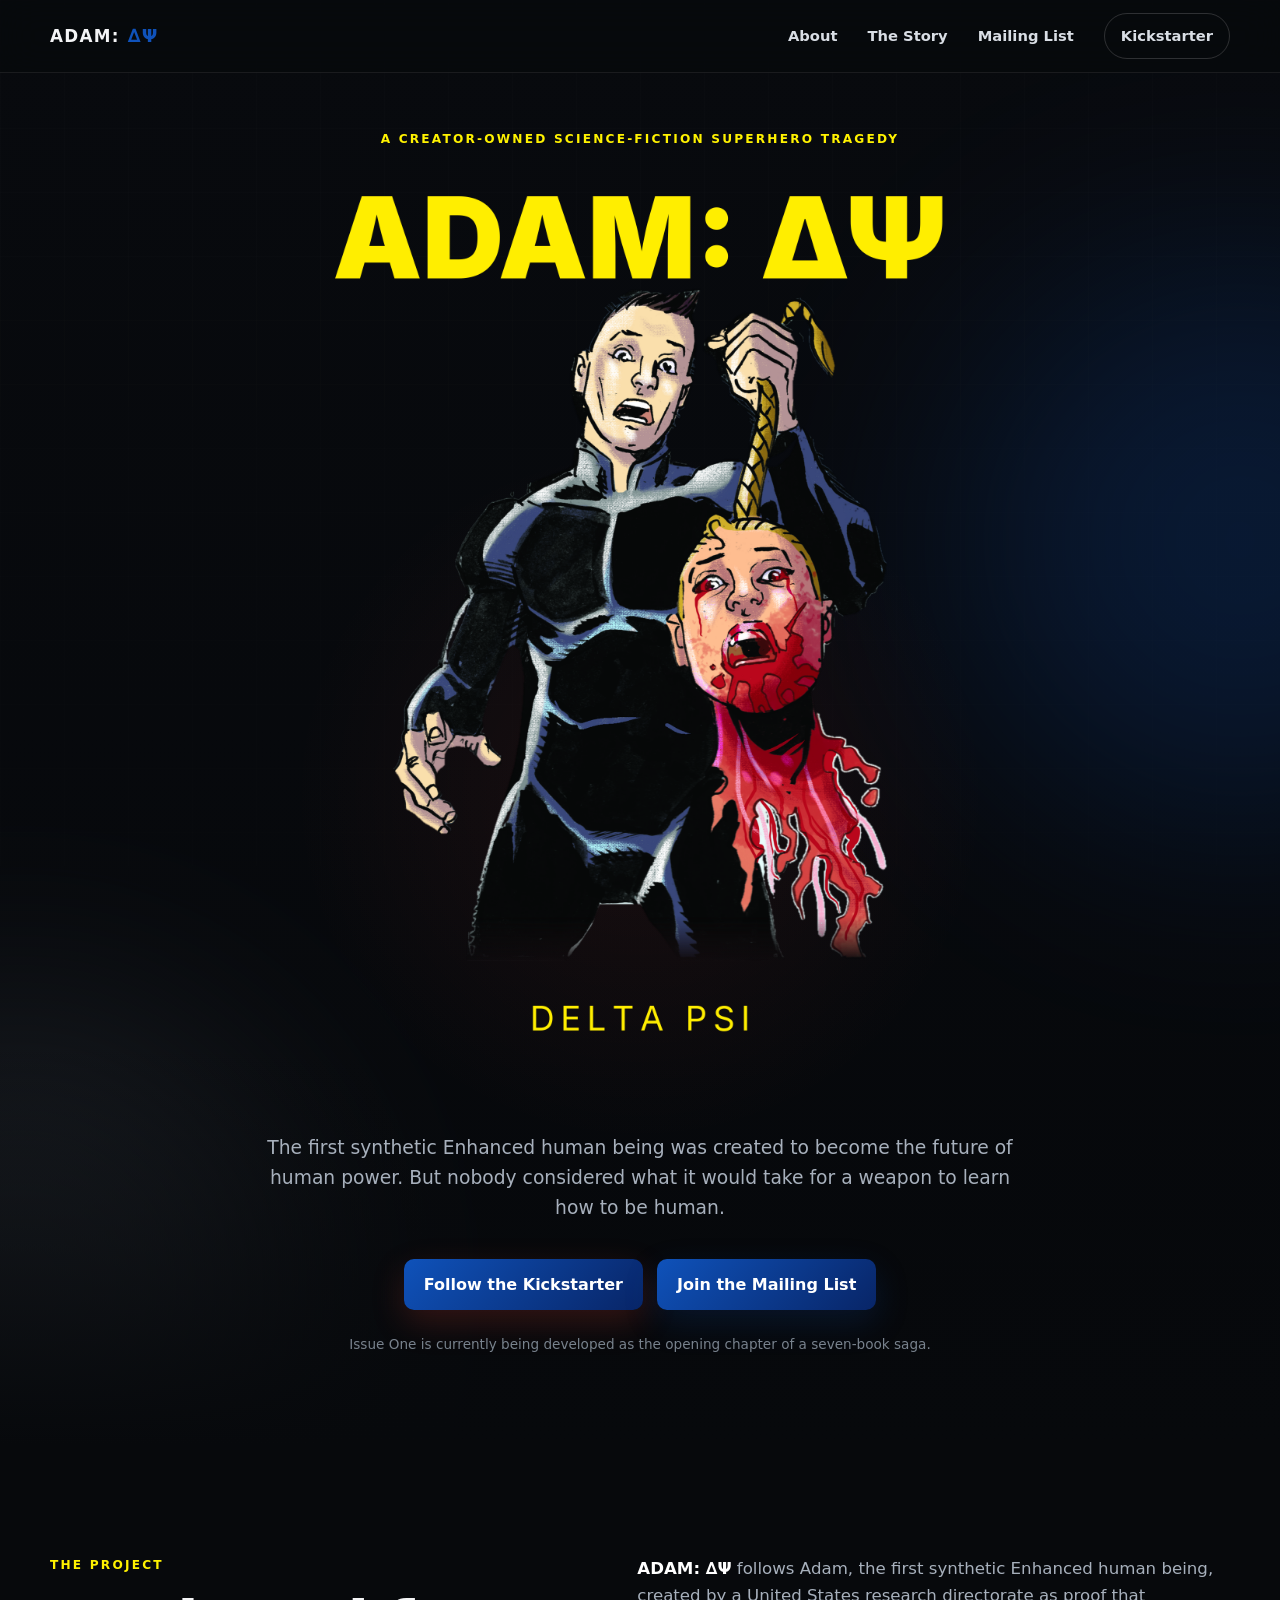
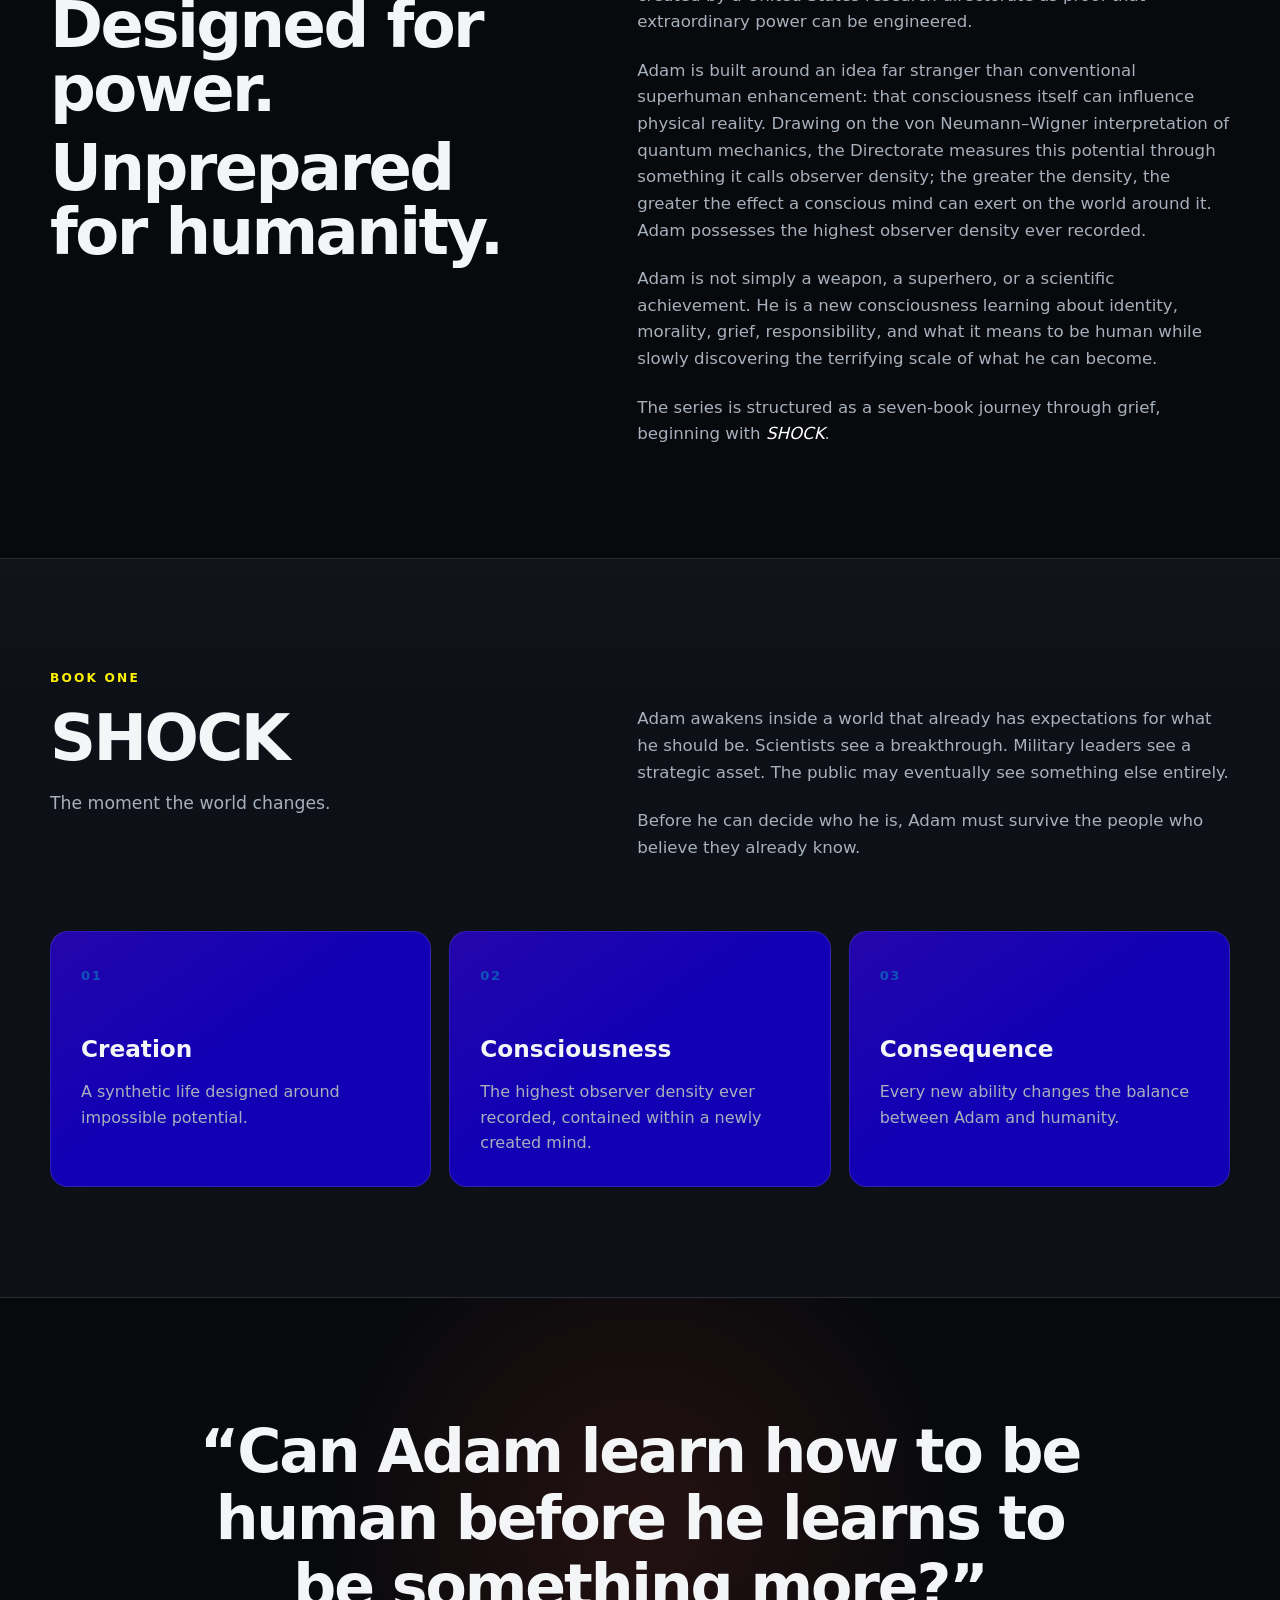
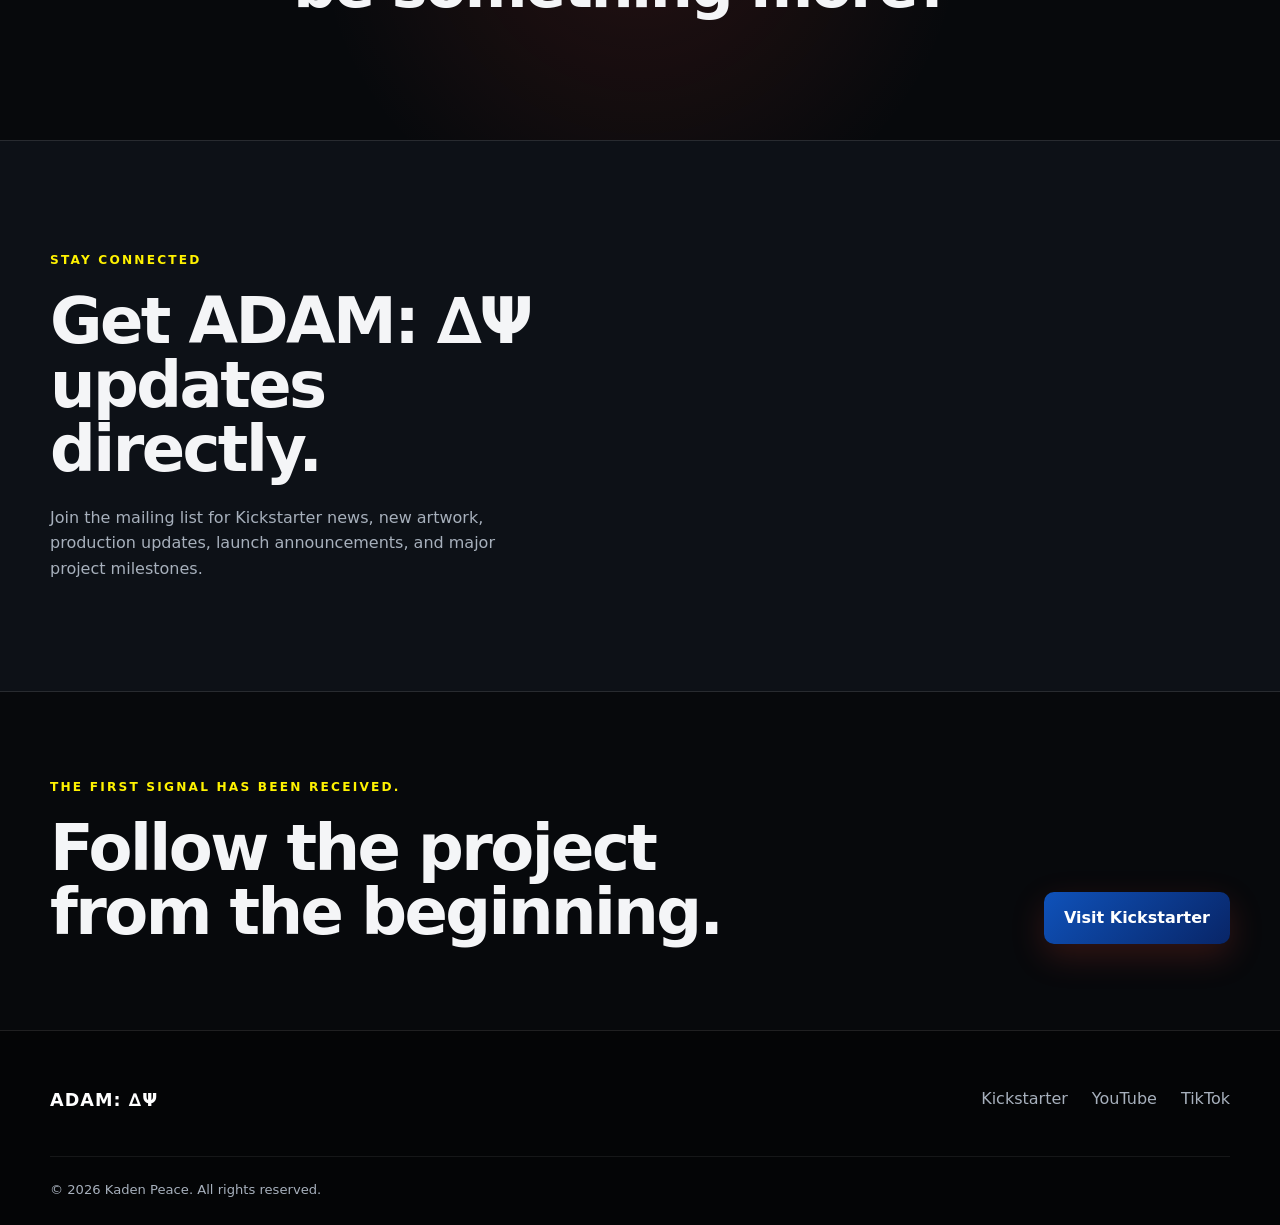
==== commit 5075e57d: "Remove placeholder comments from index.html Removed placeholder comments for domain/image and social" ====
--- a/index.html
+++ b/index.html
@@ -10,7 +10,6 @@
     content="ADAM: Delta Psi is a creator-owned science-fiction superhero tragedy about the first synthetic Enhanced human being and how a weapon learns to be human."
   />
 
-  <!-- Replace these with your real domain/image after launch -->
   <meta property="og:title" content="ADAM: ∆Ψ" />
   <meta
     property="og:description"
@@ -220,7 +219,6 @@
       </div>
 
       <div class="footer-links">
-        <!-- Replace or remove any social links you do not want -->
         <a href="https://www.kickstarter.com/projects/adam-delta-psi/adam-adam-delta-psi-0" target="_blank" rel="noopener">Kickstarter</a>
         <a href="https://www.youtube.com/@ADAM_Delta_Psi" target="_blank" rel="noopener">YouTube</a>
         <a href="https://www.tiktok.com/@adam_delta_psi" target="_blank" rel="noopener">TikTok</a>
--- a/styles.css
+++ b/styles.css
@@ -643,3 +643,18 @@
     font-size: clamp(2.75rem, 16vw, 4.25rem);
   }
 }
+
+.hero-art {
+  display: block;
+  width: min(100%, 700px);
+  height: auto;
+  margin: 20px auto 0;
+}
+
+@media (max-width: 600px) {
+  .hero-art {
+    width: 100%;
+    max-width: 430px;
+    margin-top: 16px;
+  }
+}
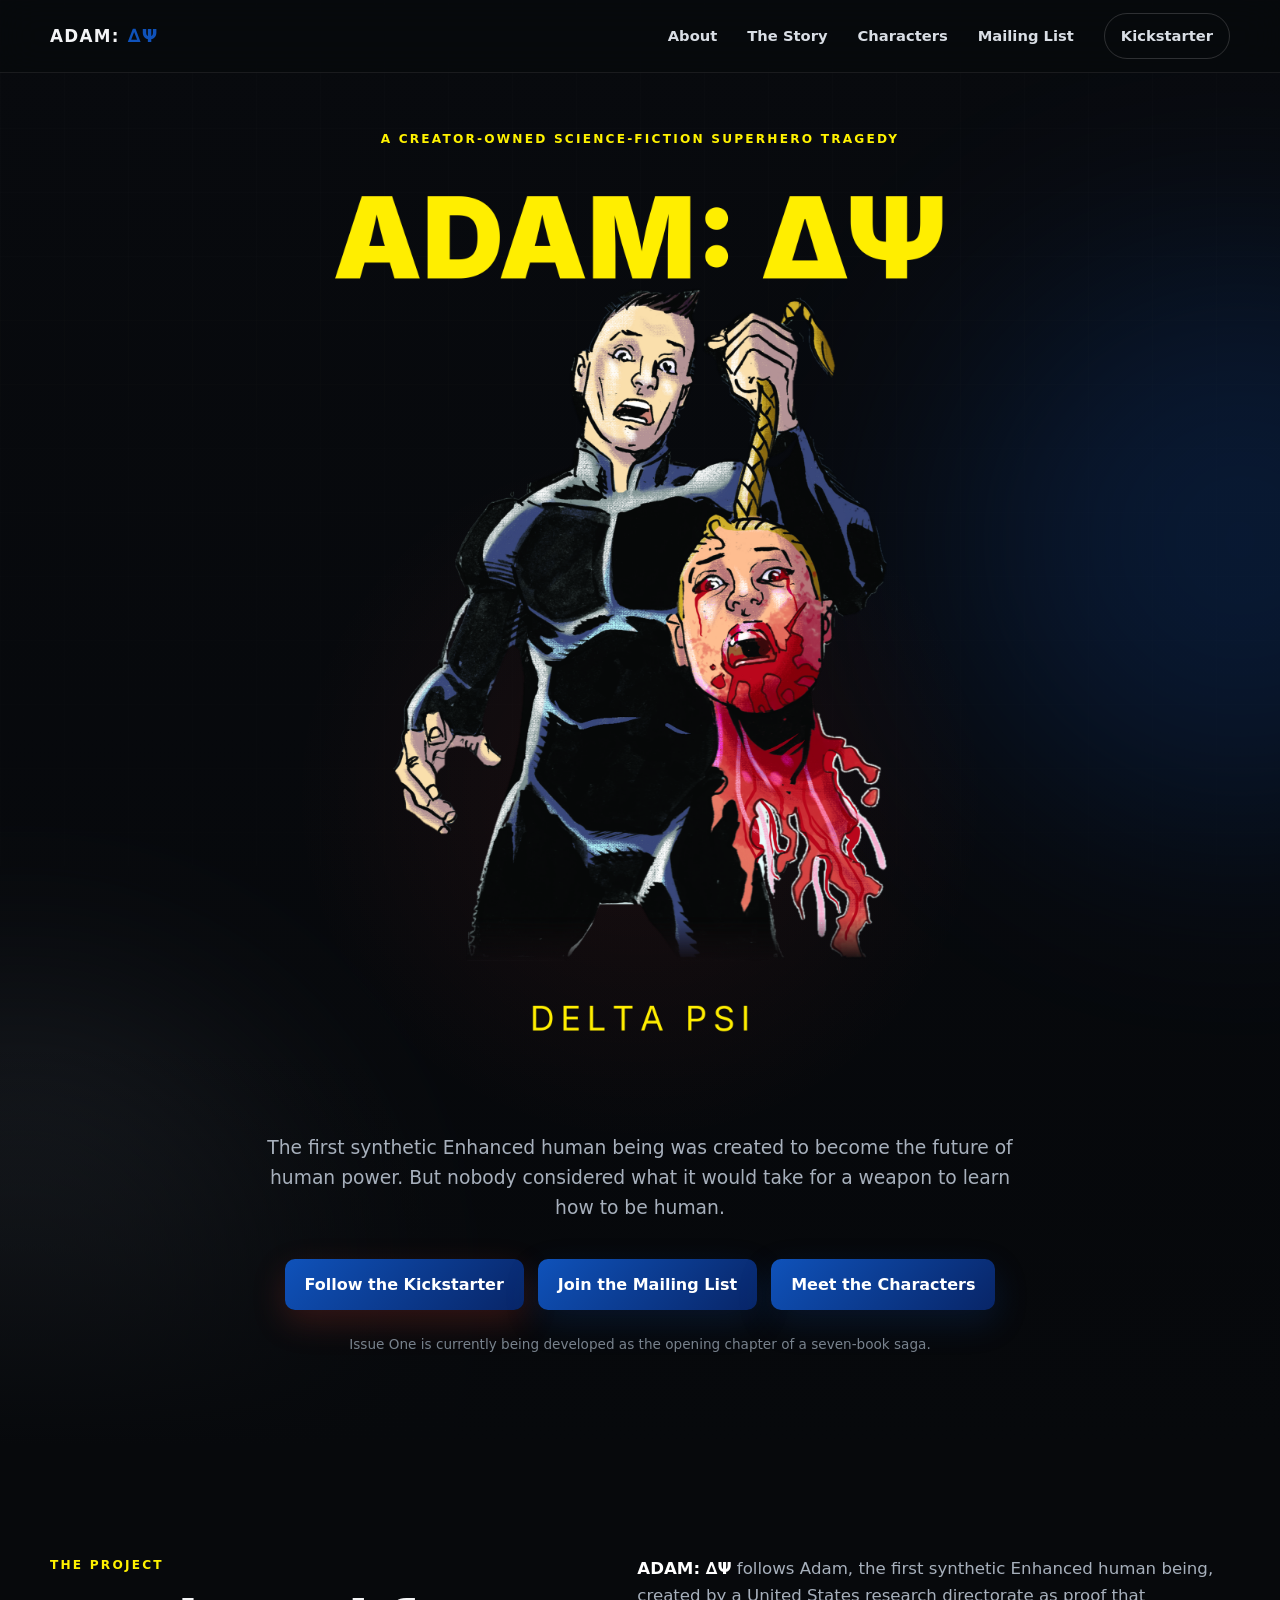
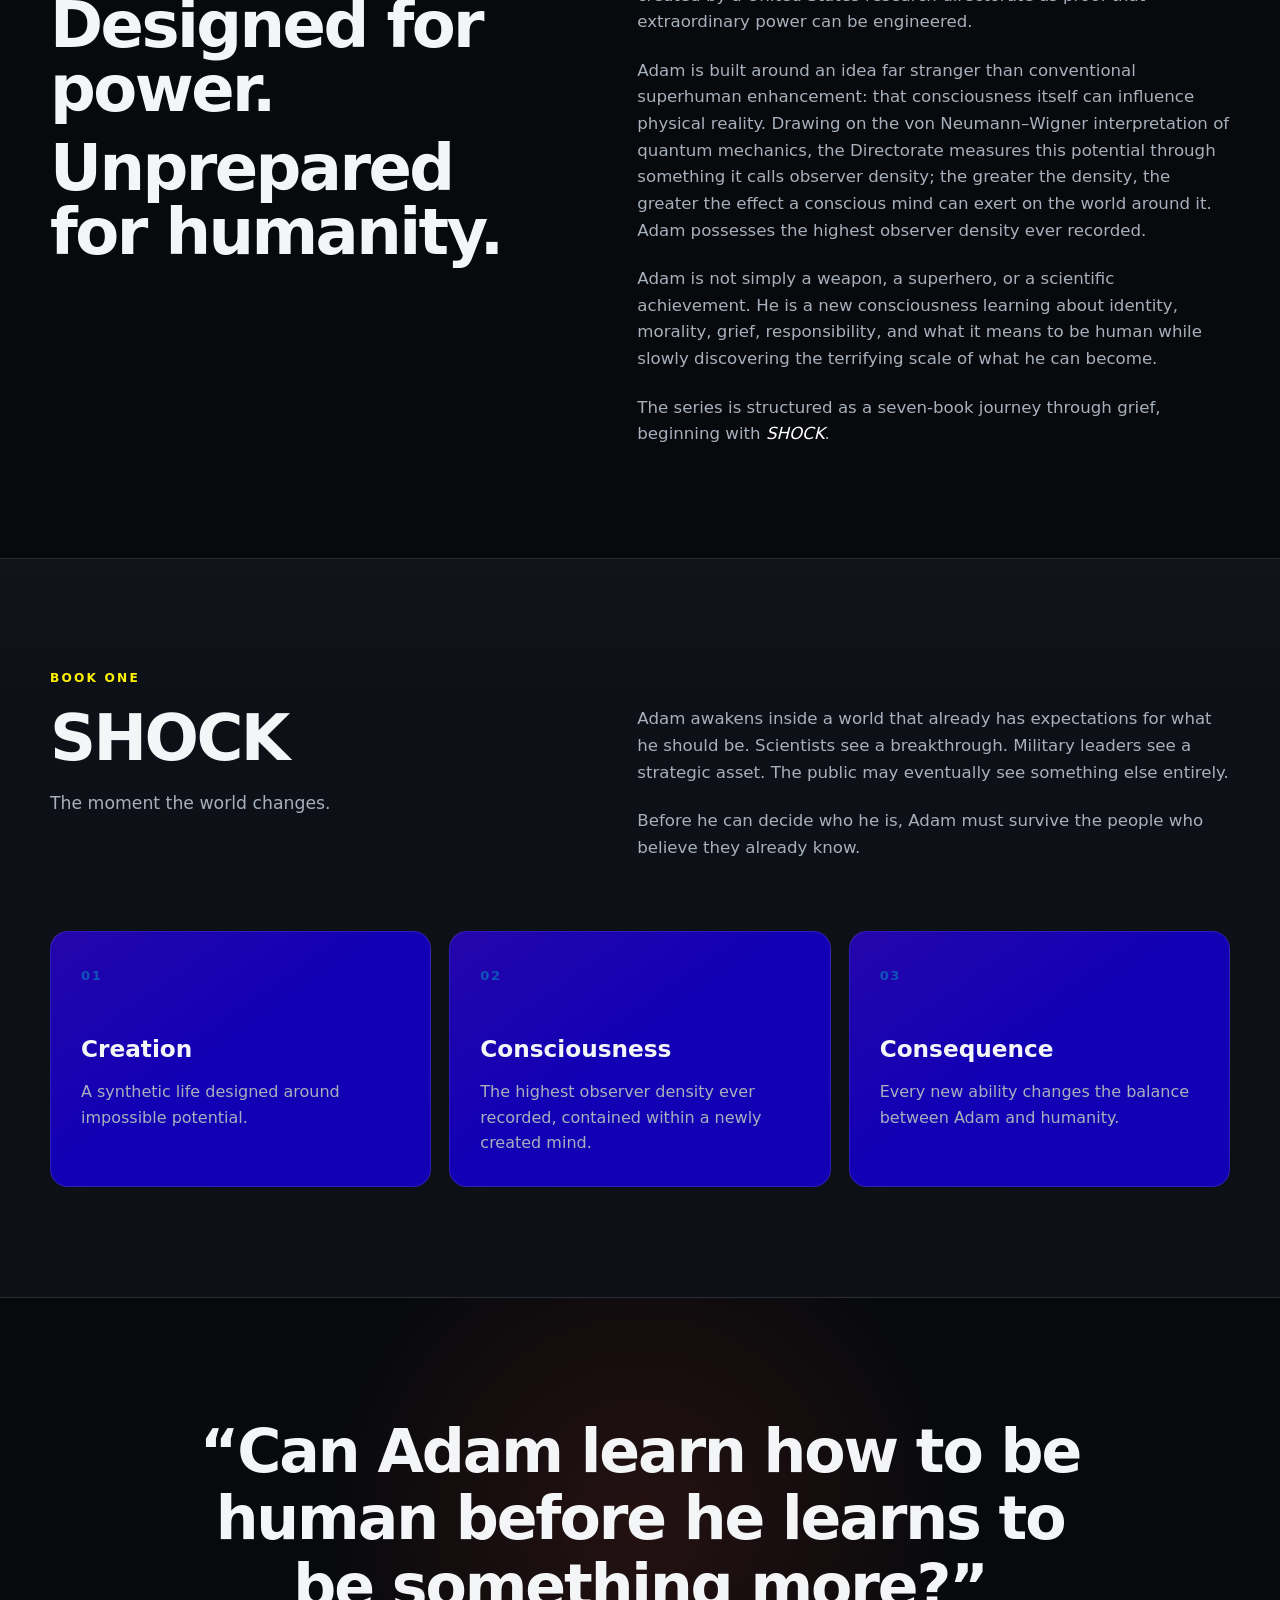
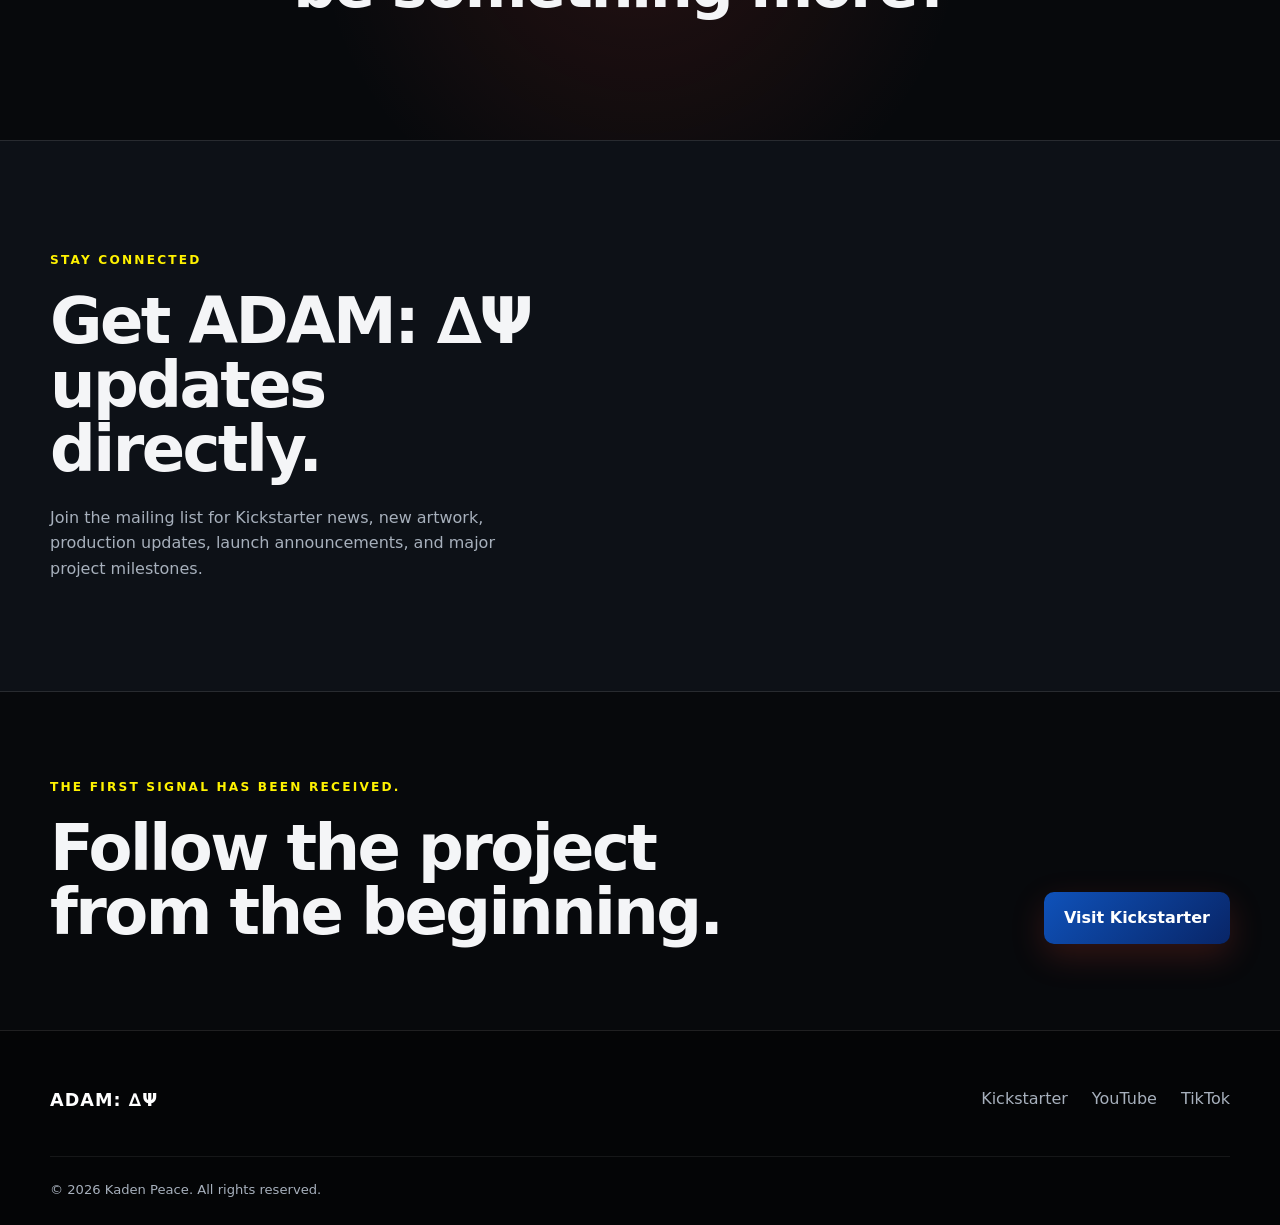
==== commit 8d06ef8b: "Add 'Characters' link to navigation and button" ====
--- a/index.html
+++ b/index.html
@@ -54,6 +54,7 @@
       <nav id="site-nav" class="site-nav" aria-label="Main navigation">
         <a href="#about">About</a>
         <a href="#world">The Story</a>
+        <a href="characters.html">Characters</a>
         <a href="#newsletter">Mailing List</a>
         <a class="nav-cta" href="https://www.kickstarter.com/projects/adam-delta-psi/adam-adam-delta-psi-0" target="_blank" rel="noopener">
           Kickstarter
@@ -87,6 +88,9 @@
           </a>
           <a class="button button-secondary" href="#newsletter">
             Join the Mailing List
+          </a>
+          <a class="button button-secondary" href="characters.html">
+            Meet the Characters
           </a>
         </div>
 
